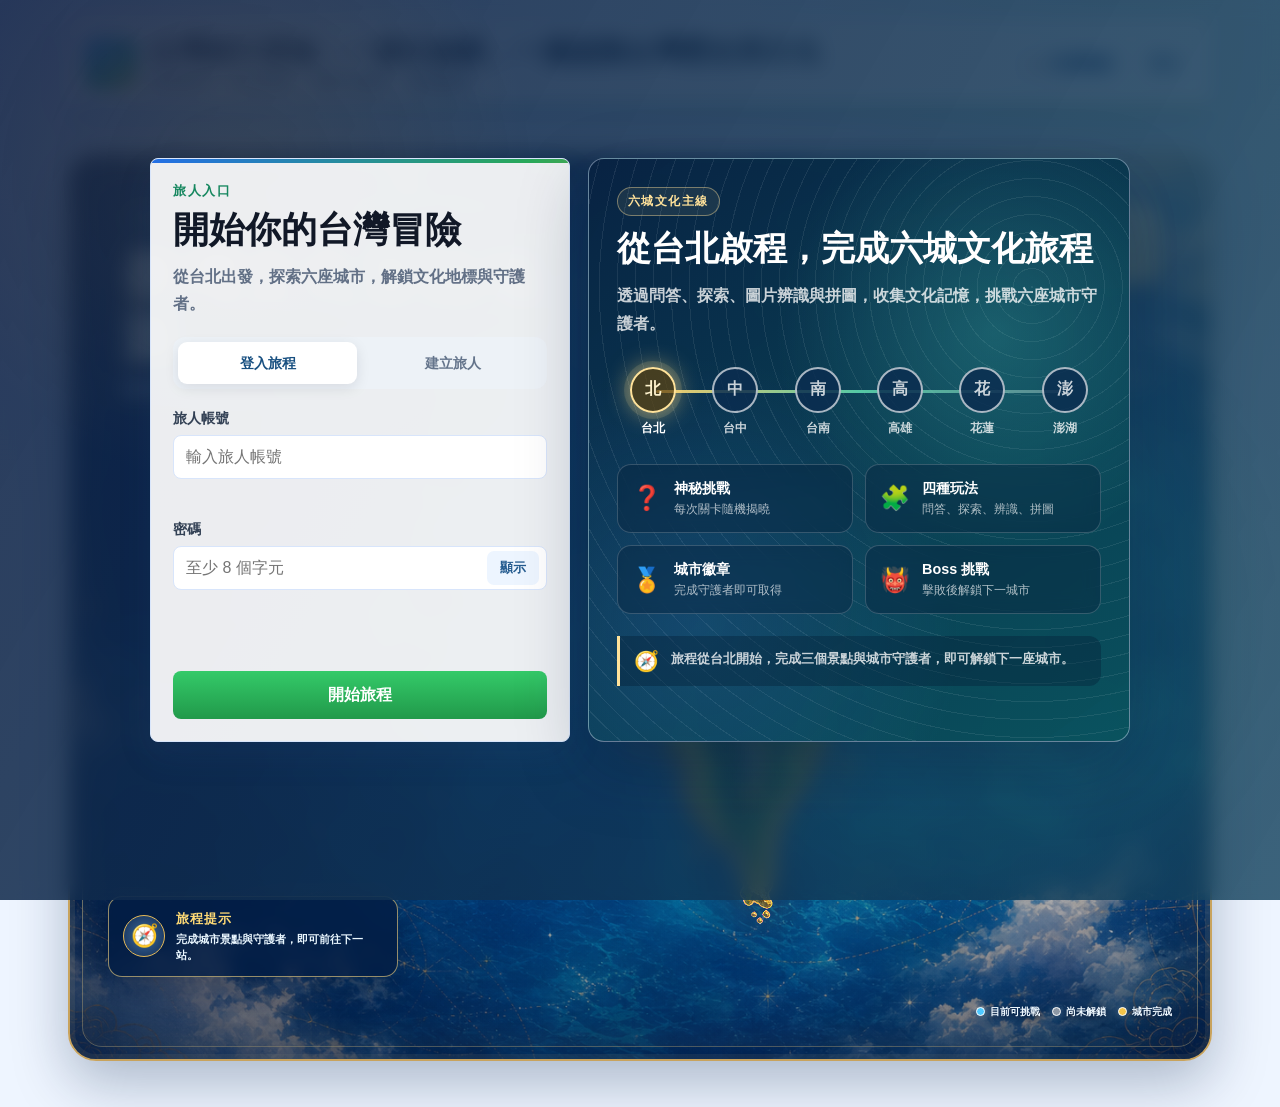
==== docs/index.html @ f8c20ec9 "Add standalone GitHub Pages demo mode" ====
<!doctype html>
<html lang="zh-Hant">
<head>
  <meta charset="utf-8" />
  <meta name="viewport" content="width=device-width, initial-scale=1" />
  <title>台灣旅行冒險：一邊玩遊戲，一邊認識台灣歷史與文化</title>
  <link rel="stylesheet" href="./css/base.css" />
  <link rel="stylesheet" href="./css/game.css" />
  <link rel="stylesheet" href="./css/components.css" />
</head>
<body>
  <div id="login" class="login">
    <div class="login-shell">
    <div class="login-card">
      <div class="login-card__brand">
        <span class="login-card__eyebrow">旅人入口</span>
        <h1 id="auth-card-title">開始你的台灣冒險</h1>
        <p id="auth-card-description">從台北出發，探索六座城市，解鎖文化地標與守護者。</p>
      </div>

      <div class="auth-mode-tabs" role="tablist" aria-label="旅人帳號模式">
        <button
          id="login-mode-tab"
          type="button"
          role="tab"
          aria-selected="true"
          aria-controls="login-form"
          tabindex="0"
          class="auth-mode-tab auth-mode-tab--active"
        >
          登入旅程
        </button>
        <button
          id="register-mode-tab"
          type="button"
          role="tab"
          aria-selected="false"
          aria-controls="register-form"
          tabindex="-1"
          class="auth-mode-tab"
        >
          建立旅人
        </button>
      </div>

      <form
        id="login-form"
        class="login-form"
        role="tabpanel"
        aria-labelledby="login-mode-tab"
        novalidate
      >
        <div class="login-field">
          <label for="login-username">旅人帳號</label>
          <input
            id="login-username"
            name="username"
            type="text"
            placeholder="輸入旅人帳號"
            autocomplete="username"
            minlength="3"
            maxlength="20"
            aria-describedby="login-username-error"
            aria-invalid="false"
            required
          />
          <small id="login-username-error" class="field-error"></small>
        </div>

        <div class="login-field">
          <label for="login-password">密碼</label>
          <div class="password-field">
            <input
              id="login-password"
              name="password"
              type="password"
              placeholder="至少 8 個字元"
              autocomplete="current-password"
              minlength="8"
              maxlength="72"
              aria-describedby="login-password-error"
              aria-invalid="false"
              required
            />
            <button
              type="button"
              id="toggle-login-password"
              class="password-field__toggle"
              aria-label="顯示密碼"
              aria-pressed="false"
            >
              顯示
            </button>
          </div>
          <small id="login-password-error" class="field-error"></small>
        </div>

        <p
          id="login-message"
          class="login-message"
          role="alert"
          aria-live="polite"
          aria-atomic="true"
        ></p>

        <button id="login-submit" type="submit" class="login-primary-button">
          開始旅程
        </button>
      </form>

      <form
        id="register-form"
        class="login-form"
        role="tabpanel"
        aria-labelledby="register-mode-tab"
        novalidate
        hidden
      >
        <div class="login-field">
          <label for="register-username">旅人帳號</label>
          <input
            id="register-username"
            name="username"
            type="text"
            placeholder="建立旅人帳號"
            autocomplete="username"
            minlength="3"
            maxlength="20"
            aria-describedby="register-username-error"
            aria-invalid="false"
            required
          />
          <small id="register-username-error" class="field-error"></small>
        </div>

        <div class="login-field">
          <label for="register-password">密碼</label>
          <div class="password-field">
            <input
              id="register-password"
              name="password"
              type="password"
              placeholder="至少 8 個字元"
              autocomplete="new-password"
              minlength="8"
              maxlength="72"
              aria-describedby="register-password-error"
              aria-invalid="false"
              required
            />
            <button
              type="button"
              id="toggle-register-password"
              class="password-field__toggle"
              aria-label="顯示密碼"
              aria-pressed="false"
            >
              顯示
            </button>
          </div>
          <small id="register-password-error" class="field-error"></small>
        </div>

        <div class="login-field">
          <label for="register-confirm-password">確認密碼</label>
          <div class="password-field">
            <input
              id="register-confirm-password"
              name="confirmPassword"
              type="password"
              placeholder="再次輸入密碼"
              autocomplete="new-password"
              minlength="8"
              maxlength="72"
              aria-describedby="register-confirm-password-error"
              aria-invalid="false"
              required
            />
            <button
              type="button"
              id="toggle-register-confirm-password"
              class="password-field__toggle"
              aria-label="顯示確認密碼"
              aria-pressed="false"
            >
              顯示
            </button>
          </div>
          <small id="register-confirm-password-error" class="field-error"></small>
        </div>

        <p
          id="register-message"
          class="login-message"
          role="alert"
          aria-live="polite"
          aria-atomic="true"
        ></p>

        <button
          id="register-submit"
          type="submit"
          class="login-primary-button"
        >
          註冊成為旅人
        </button>
      </form>
    </div>
    <aside class="login-showcase" aria-labelledby="login-showcase-title">
      <header class="login-showcase__header">
        <span class="login-showcase__eyebrow">六城文化主線</span>
        <h2 id="login-showcase-title">從台北啟程，完成六城文化旅程</h2>
        <p>透過問答、探索、圖片辨識與拼圖，收集文化記憶，挑戰六座城市守護者。</p>
      </header>

      <div class="login-route" aria-label="六城冒險路線">
        <div class="login-route__city login-route__city--active">
          <span class="login-route__icon" aria-hidden="true">北</span>
          <strong>台北</strong>
        </div>
        <div class="login-route__city">
          <span class="login-route__icon" aria-hidden="true">中</span>
          <strong>台中</strong>
        </div>
        <div class="login-route__city">
          <span class="login-route__icon" aria-hidden="true">南</span>
          <strong>台南</strong>
        </div>
        <div class="login-route__city">
          <span class="login-route__icon" aria-hidden="true">高</span>
          <strong>高雄</strong>
        </div>
        <div class="login-route__city">
          <span class="login-route__icon" aria-hidden="true">花</span>
          <strong>花蓮</strong>
        </div>
        <div class="login-route__city">
          <span class="login-route__icon" aria-hidden="true">澎</span>
          <strong>澎湖</strong>
        </div>
      </div>

      <div class="login-features" aria-label="旅程玩法特色">
        <article class="login-feature">
          <span aria-hidden="true">❓</span>
          <div>
            <strong>神秘挑戰</strong>
            <small>每次關卡隨機揭曉</small>
          </div>
        </article>
        <article class="login-feature">
          <span aria-hidden="true">🧩</span>
          <div>
            <strong>四種玩法</strong>
            <small>問答、探索、辨識、拼圖</small>
          </div>
        </article>
        <article class="login-feature">
          <span aria-hidden="true">🏅</span>
          <div>
            <strong>城市徽章</strong>
            <small>完成守護者即可取得</small>
          </div>
        </article>
        <article class="login-feature">
          <span aria-hidden="true">👹</span>
          <div>
            <strong>Boss 挑戰</strong>
            <small>擊敗後解鎖下一城市</small>
          </div>
        </article>
      </div>

      <div class="login-journey-tip">
        <span aria-hidden="true">🧭</span>
        <p>旅程從台北開始，完成三個景點與城市守護者，即可解鎖下一座城市。</p>
      </div>
    </aside>
    </div>
  </div>

  <div id="tutorial" class="tutorial hidden" role="dialog" aria-modal="true" aria-labelledby="tutorialTitle">
    <div class="tutorial-card">
      <h2 id="tutorialTitle">開始你的文化冒險</h2>
      <p>記住四件事，就能開始第一段旅程。</p>
      <div class="tutorial-steps">
        <article class="tutorial-step">
          <strong>步驟 1</strong>
          <h3>從可挑戰的景點開始</h3>
          <p>找到目前可挑戰的景點，開始你的第一關。</p>
        </article>
        <article class="tutorial-step">
          <strong>步驟 2</strong>
          <h3>完成後解鎖下一關</h3>
          <p>完成目前的景點，下一個景點就會開放挑戰。</p>
        </article>
        <article class="tutorial-step">
          <strong>步驟 3</strong>
          <h3>挑戰城市 Boss</h3>
          <p>完成城市內三個景點後，就能挑戰城市 Boss。</p>
        </article>
        <article class="tutorial-step">
          <strong>步驟 4</strong>
          <h3>前往下一座城市</h3>
          <p>擊敗城市 Boss，解鎖下一座城市並繼續旅程。</p>
        </article>
      </div>
      <section class="tutorial-difficulties" aria-labelledby="tutorialDifficultyTitle">
        <h3 id="tutorialDifficultyTitle">選擇適合你的難度</h3>
        <div class="tutorial-difficulty-list">
          <div class="tutorial-difficulty">
            <strong>休閒</strong>
            <span>時間較長、生命較多</span>
          </div>
          <div class="tutorial-difficulty">
            <strong>一般</strong>
            <span>適合一般玩家</span>
          </div>
          <div class="tutorial-difficulty">
            <strong>極限</strong>
            <span>時間短、獎勵較高</span>
          </div>
        </div>
      </section>
      <button class="btn full" id="startAdventureBtn" type="button">開始冒險</button>
    </div>
  </div>

  <div id="resultModal" class="result-modal hidden" role="dialog" aria-modal="true" aria-live="polite">
    <div class="result-card" id="resultCard"></div>
  </div>

  <div id="finalEnding" class="final-ending hidden" role="dialog" aria-modal="true" aria-live="polite">
    <div class="final-card" id="finalEndingCard"></div>
  </div>

  <div id="collectionOverlay" class="collection-overlay hidden" role="dialog" aria-modal="true" aria-labelledby="collectionTitle">
    <div class="collection-panel">
      <div class="section-head">
        <div>
          <h2 id="collectionTitle">收藏圖鑑</h2>
          <p class="city-copy" id="collectionProgress">景點 0 / 18　徽章 0 / 6</p>
        </div>
        <button class="btn ghost" type="button" id="closeCollectionBtn">關閉</button>
      </div>
      <div class="collection-tabs">
        <button class="collection-tab active" type="button" data-collection-tab="landmarks">景點圖鑑</button>
        <button class="collection-tab" type="button" data-collection-tab="badges">城市徽章</button>
      </div>
      <div class="collection-layout">
        <div class="collection-grid" id="collectionGrid"></div>
        <div class="collection-detail" id="collectionDetail"></div>
      </div>
    </div>
  </div>

  <main class="app">
    <header class="topbar">
      <div class="brand">
        <div class="brand-mark">TA</div>
        <div>
          <h1>台灣旅行冒險：一邊玩遊戲，一邊認識台灣歷史與文化</h1>
          <p>探索城市、完成景點、挑戰守護者、收集徽章。</p>
        </div>
      </div>
      <div style="display:flex; gap:8px; flex-wrap:wrap">
        <button class="btn ghost" type="button" id="openCollectionBtn">📖 收藏圖鑑</button>
        <button class="btn ghost" type="button" id="logoutBtn">登出</button>
      </div>
    </header>

    <div class="home-grid">
      <div class="main-stack">
        <section id="player-summary"></section>
        <section id="journey-progress"></section>

        <section id="taiwan-map-view" class="world-map" aria-labelledby="worldMapTitle">
          <header class="world-map__header">
            <div>
              <span class="world-map__eyebrow">六城主線</span>
              <h2 id="worldMapTitle">臺灣文化冒險地圖</h2>
              <p>選擇已解鎖的城市，繼續你的旅程。</p>
            </div>
            <div class="world-map__progress" aria-live="polite">
              <strong id="taiwan-map-summary">0 / 6</strong>
              <span>城市完成</span>
            </div>
          </header>

          <div class="world-map__body">
            <div id="world-map-stage" class="world-map__stage" aria-label="臺灣六城冒險路線">
              <img
                class="world-map__island"
                src="./images/map/taiwan-island-adventure.png"
                alt=""
                aria-hidden="true"
              />
              <div id="world-map-route" class="world-map__route" aria-hidden="true"></div>
              <div id="world-city-nodes" class="world-map__desktop-cities"></div>
              <div id="traveler-marker" class="traveler-marker" hidden>
                <img src="./images/map/traveler-marker.png" alt="" />
                <span>你在這裡</span>
              </div>
            </div>

            <div
              id="world-mobile-cities"
              class="world-map__mobile-cities"
              aria-label="六城列表"
            ></div>

            <aside class="world-map__tip">
              <span class="world-map__tip-icon" aria-hidden="true">🧭</span>
              <div>
                <strong>旅程提示</strong>
                <p>完成城市景點與守護者，即可前往下一站。</p>
              </div>
            </aside>

            <div class="world-map__footer">
              <div class="world-map__legend" aria-label="城市狀態圖例">
                <span><i class="legend-dot legend-dot--available"></i>目前可挑戰</span>
                <span><i class="legend-dot legend-dot--locked"></i>尚未解鎖</span>
                <span><i class="legend-dot legend-dot--completed"></i>城市完成</span>
              </div>
              <button class="btn ghost" id="reviewJourneyEndingBtn" type="button" hidden>
                再次觀看旅程結局
              </button>
            </div>

            <p id="taiwan-map-message" class="world-map__message" role="status" aria-live="polite"></p>
          </div>
        </section>

        <section id="city-stage-view" class="city-stage-view" hidden>
          <button type="button" id="back-to-taiwan-map" class="btn ghost back-map-button">
            ← 返回臺灣地圖
          </button>
          <section id="exploration-mission"></section>
          <section id="image-recognition"></section>
          <section id="puzzle-challenge"></section>
          <section id="city-detail"></section>
        </section>

        <section id="daily-missions"></section>
        <section id="achievements"></section>
      </div>
    </div>
  </main>

  <script defer src="./js/demo-api.js"></script>
  <script defer src="./js/state.js"></script>
  <script defer src="./js/api.js"></script>
  <script defer src="./js/auth.js"></script>
  <script defer src="./js/exploration.js"></script>
  <script defer src="./js/image-recognition.js"></script>
  <script defer src="./js/puzzle.js"></script>
  <script defer src="./js/journey.js"></script>
  <script defer src="./js/map.js"></script>
  <script defer src="./js/quiz.js"></script>
  <script defer src="./js/boss.js"></script>
  <script defer src="./js/missions.js"></script>
  <script defer src="./js/collection.js"></script>
  <script defer src="./js/app.js"></script>
</body>
</html>
---- docs/css/base.css ----
:root {
      --bg: #eef5ff;
      --panel: #ffffff;
      --ink: #111827;
      --text: #2f3a4f;
      --muted: #657188;
      --line: #d8e5fb;
      --blue: #246fe5;
      --green: #28a85a;
      --gold: #f3b43f;
      --red: #d9434e;
      --shadow: 0 14px 34px rgba(31, 70, 130, .12);
    }

    * { box-sizing: border-box; }
    body {
      margin: 0;
      min-height: 100vh;
      color: var(--text);
      font-family: "Microsoft JhengHei", "Noto Sans TC", Arial, sans-serif;
      background:
        radial-gradient(circle at 8% 8%, rgba(36, 112, 232, .13), transparent 28%),
        radial-gradient(circle at 90% 0%, rgba(40, 180, 92, .13), transparent 26%),
        var(--bg);
    }

    body::before {
      content: "";
      position: fixed;
      inset: 0;
      pointer-events: none;
      background:
        linear-gradient(115deg, transparent 0%, rgba(255,255,255,.22) 18%, transparent 36%),
        repeating-linear-gradient(0deg, rgba(18, 59, 120, .035) 0 1px, transparent 1px 5px);
      background-size: 260px 100%, auto;
      opacity: .42;
      animation: ambientSweep 8s linear infinite;
    }

    button, input { font: inherit; }
    button { border: 0; cursor: pointer; }
    button:disabled { cursor: not-allowed; opacity: .58; }
    h1, h2, h3, p { margin-top: 0; }

    .app {
      width: min(100%, 1180px);
      margin: 0 auto;
      padding: 18px;
    }

    .topbar, .summary-card, .progress-card, .city-card, .detail-card, .login-card {
      border: 1px solid var(--line);
      background: rgba(255, 255, 255, .92);
      box-shadow: var(--shadow);
    }

    .topbar {
      display: flex;
      align-items: center;
      justify-content: space-between;
      gap: 16px;
      padding: 16px;
      border-radius: 8px;
      position: relative;
      overflow: hidden;
      isolation: isolate;
    }

    .topbar::after {
      content: "";
      position: absolute;
      inset: auto 0 0;
      height: 3px;
      background: linear-gradient(90deg, var(--blue), var(--green), var(--gold), var(--blue));
      background-size: 220% 100%;
      animation: routeGlow 5s ease-in-out infinite;
      z-index: 0;
    }

    .topbar > * {
      position: relative;
      z-index: 1;
    }

    .brand {
      display: grid;
      grid-template-columns: 52px 1fr;
      gap: 12px;
      align-items: center;
    }

    .brand-mark {
      width: 52px;
      height: 52px;
      display: grid;
      place-items: center;
      border-radius: 8px;
      color: white;
      background: linear-gradient(145deg, #2b8cff, #2aae6b 62%, #f0c447);
      font-weight: 900;
      box-shadow: 0 0 0 0 rgba(36, 111, 229, .32);
      animation: badgePulse 2.8s ease-in-out infinite;
    }

    .brand h1 {
      margin-bottom: 4px;
      color: var(--ink);
      font-size: 28px;
      line-height: 1.2;
    }
    .brand p { margin-bottom: 0; color: var(--muted); font-weight: 700; }

    .btn {
      min-height: 40px;
      padding: 9px 13px;
      border-radius: 8px;
      color: white;
      background: linear-gradient(180deg, #34ca69, #21994a);
      font-weight: 900;
    }

    .btn.red { background: linear-gradient(180deg, #ff5964, #cf2630); }
    .btn.ghost { color: #123b78; border: 1px solid #bfd3f6; background: white; }
    .btn.full { width: 100%; margin-top: 10px; }

    .home-grid {
      display: grid;
      grid-template-columns: minmax(0, 1fr);
      gap: 14px;
      align-items: start;
      margin-top: 14px;
    }

    .main-stack, .side-stack { display: grid; gap: 14px; }
---- docs/css/game.css ----
.summary-card, .progress-card, .detail-card {
      border-radius: 8px;
      padding: 16px;
    }

    .section-head {
      display: flex;
      align-items: center;
      justify-content: space-between;
      gap: 12px;
      margin-bottom: 12px;
    }

    .section-head h2 {
      margin-bottom: 0;
      color: var(--ink);
      font-size: 20px;
    }

    .summary-layout {
      display: grid;
      grid-template-columns: 64px minmax(0, 1fr);
      gap: 14px;
      align-items: center;
    }

    .avatar {
      width: 64px;
      height: 64px;
      display: grid;
      place-items: center;
      border-radius: 8px;
      color: white;
      background: linear-gradient(145deg, #164d9b, #0d2c68);
      font-size: 28px;
      font-weight: 900;
    }

    .player-name {
      margin-bottom: 4px;
      color: var(--ink);
      font-size: 24px;
      font-weight: 900;
    }

    .player-title { color: var(--muted); font-weight: 800; }

    .player-level {
      margin-top: 14px;
    }

    .level-header {
      display: flex;
      justify-content: space-between;
      gap: 10px;
      margin-bottom: 8px;
      color: var(--ink);
      font-weight: 900;
    }

    .exp-bar {
      width: 100%;
      height: 14px;
      background: #dfe6e9;
      border-radius: 10px;
      overflow: hidden;
    }

    #exp-bar-fill {
      height: 100%;
      width: 0;
      background: linear-gradient(90deg, #38b000, #70e000);
      transition: width 0.5s ease;
    }

    .metric-grid {
      display: grid;
      grid-template-columns: repeat(4, minmax(0, 1fr));
      gap: 10px;
      margin-top: 14px;
    }

    .metric {
      min-height: 72px;
      padding: 10px;
      border: 1px solid var(--line);
      border-radius: 8px;
      background: #f7faff;
    }

    .metric strong {
      display: block;
      color: var(--ink);
      font-size: 22px;
      line-height: 1.2;
    }

    .metric span {
      color: var(--muted);
      font-size: 13px;
      font-weight: 800;
    }

    .battle-status {
      display: grid;
      grid-template-columns: repeat(2, minmax(0, 1fr));
      gap: 10px;
      margin-top: 14px;
    }

    .battle-chip {
      min-height: 42px;
      display: flex;
      align-items: center;
      justify-content: center;
      padding: 8px 10px;
      border: 1px solid var(--line);
      border-radius: 8px;
      background: #fff8e8;
      color: var(--ink);
      font-size: 16px;
      font-weight: 900;
    }

    .battle-chip.combo.hot {
      color: #b63f00;
      border-color: #ffbf73;
      background: #fff2d8;
      animation: flashPop .55s ease;
    }

    .battle-chip.lives.damaged {
      border-color: #ff9f9f;
      background: #fff0f0;
      animation: lifeShake .42s ease;
    }

    .battle-chip.lives.empty {
      color: #9d1f1f;
      border-color: #ff9f9f;
      background: #fff0f0;
    }

    .battle-float {
      position: fixed;
      z-index: 60;
      left: 50%;
      top: 22%;
      pointer-events: none;
      transform: translateX(-50%);
      padding: 10px 14px;
      border-radius: 999px;
      color: white;
      background: linear-gradient(135deg, #ff8a00, #ff3d57);
      box-shadow: 0 18px 34px rgba(128, 49, 10, .22);
      font-size: 18px;
      font-weight: 900;
      animation: floatBurst 1s ease forwards;
    }

    .exp-fly {
      position: fixed;
      z-index: 60;
      pointer-events: none;
      color: #20723c;
      font-weight: 900;
      animation: expFly .85s ease forwards;
    }

    .progress {
      height: 12px;
      border-radius: 999px;
      background: #dfe9fb;
      overflow: hidden;
    }

    .progress span {
      display: block;
      width: var(--w, 0%);
      height: 100%;
      background: linear-gradient(90deg, var(--gold), var(--green));
      background-size: 180% 100%;
      animation: progressShine 2.6s ease-in-out infinite;
    }

    .journey-line {
      display: grid;
      gap: 8px;
      color: var(--muted);
      font-weight: 800;
    }

    .mission-list, .achievement-grid {
      display: grid;
      gap: 10px;
    }

    .mission-item {
      display: grid;
      grid-template-columns: minmax(0, 1fr) auto;
      gap: 10px;
      align-items: center;
      padding: 10px;
      border: 1px solid var(--line);
      border-radius: 8px;
      background: #f7faff;
      font-weight: 900;
    }

    .mission-item.done {
      border-color: rgba(40, 168, 90, .42);
      background: #f5fff8;
    }

    .mission-item span {
      color: var(--muted);
      font-size: 13px;
    }

    .mission-reward {
      margin-top: 12px;
      padding: 12px;
      border-radius: 8px;
      color: #74510d;
      background: #fff6dc;
      font-weight: 900;
      text-align: center;
    }

    .achievement-grid {
      grid-template-columns: repeat(2, minmax(0, 1fr));
    }

    .achievement-item {
      min-height: 76px;
      display: grid;
      align-content: center;
      gap: 4px;
      padding: 12px;
      border: 1px solid var(--line);
      border-radius: 8px;
      background: #f7faff;
      font-weight: 900;
    }

    .achievement-item.locked {
      color: #667085;
      background: #f4f7fb;
    }

    .achievement-item span {
      color: var(--muted);
      font-size: 13px;
      font-weight: 800;
    }

    .taiwan-map-view {
      position: relative;
      min-height: clamp(610px, 62vw, 790px);
      padding: clamp(28px, 4vw, 58px);
      border: 3px solid #b98b3d;
      border-radius: 26px;
      background:
        linear-gradient(90deg, rgba(4, 29, 72, .35), transparent 47%),
        url("../images/maps/taiwan-adventure-map.png") center / cover no-repeat;
      box-shadow:
        inset 0 0 0 3px rgba(255, 231, 166, .7),
        inset 0 0 0 8px rgba(10, 55, 101, .64),
        0 18px 42px rgba(5, 34, 74, .28);
      overflow: hidden;
      isolation: isolate;
    }

    .taiwan-map-view::before,
    .taiwan-map-view::after {
      content: "";
      position: absolute;
      z-index: 4;
      pointer-events: none;
    }

    .taiwan-map-view::before {
      inset: 12px;
      border: 1px solid rgba(255, 226, 147, .72);
      border-radius: 18px;
      box-shadow: inset 0 0 24px rgba(255, 213, 111, .18);
    }

    .taiwan-map-view::after {
      inset: 0;
      background: linear-gradient(180deg, rgba(2, 20, 52, .08), transparent 22%, transparent 78%, rgba(2, 20, 52, .22));
      z-index: 0;
    }

    .taiwan-map-header {
      position: relative;
      z-index: 3;
      display: flex;
      align-items: flex-start;
      justify-content: space-between;
      gap: 16px;
    }

    .taiwan-map-header h2 {
      max-width: 430px;
      margin: 9px 0 10px;
      color: #fff6d8;
      font-family: "Noto Serif TC", "Microsoft JhengHei", serif;
      font-size: clamp(36px, 5.1vw, 70px);
      font-weight: 900;
      line-height: 1.08;
      letter-spacing: .04em;
      text-shadow:
        0 3px 0 #78552d,
        0 7px 18px rgba(0, 16, 45, .68);
    }

    .taiwan-map-header p {
      margin-bottom: 0;
      color: #fff6d8;
      font-size: clamp(14px, 1.5vw, 19px);
      font-weight: 800;
      letter-spacing: .08em;
      text-shadow: 0 2px 7px rgba(0, 18, 49, .9);
    }

    .taiwan-map-header > strong {
      flex: 0 0 auto;
      min-width: 210px;
      padding: 14px 24px;
      border: 3px solid #bf8d3f;
      border-radius: 999px;
      color: #604622;
      background: linear-gradient(180deg, #fffbed, #ead7aa);
      box-shadow:
        inset 0 0 0 3px rgba(255, 255, 255, .65),
        0 8px 20px rgba(0, 26, 60, .3);
      font-family: "Noto Serif TC", "Microsoft JhengHei", serif;
      font-size: clamp(17px, 2vw, 25px);
      text-align: center;
    }

    .taiwan-map-eyebrow {
      display: inline-flex;
      align-items: center;
      gap: 10px;
      padding: 8px 18px;
      border: 1px solid rgba(236, 190, 95, .7);
      border-radius: 4px 24px 24px 4px;
      color: #ffe19a;
      background: linear-gradient(90deg, rgba(5, 34, 78, .96), rgba(12, 55, 105, .72));
      box-shadow: 0 5px 16px rgba(0, 21, 55, .36);
      font-size: 15px;
      font-weight: 900;
      letter-spacing: .12em;
    }

    .taiwan-map-eyebrow::before {
      content: "✦";
      font-size: 18px;
    }

    .taiwan-map {
      position: absolute;
      z-index: 2;
      inset: 0;
    }

    .taiwan-city-nodes {
      position: absolute;
      inset: 0;
    }

    .city-map-node {
      position: absolute;
      z-index: 2;
      display: flex;
      align-items: center;
      min-width: clamp(132px, 14vw, 190px);
      padding: 7px 18px 7px 7px;
      border: 3px solid #5f86b5;
      border-radius: 999px 18px 18px 999px;
      color: #174887;
      background: linear-gradient(180deg, rgba(255, 255, 255, .98), rgba(224, 238, 251, .97));
      box-shadow:
        inset 0 0 0 3px rgba(255, 255, 255, .72),
        0 7px 0 rgba(18, 54, 91, .25),
        0 12px 22px rgba(3, 32, 67, .34);
      transform: translate(-50%, -50%);
      transition: transform .18s ease, box-shadow .18s ease, filter .18s ease;
    }

    .city-map-node:hover {
      box-shadow:
        inset 0 0 0 3px rgba(255, 255, 255, .78),
        0 7px 0 rgba(18, 54, 91, .25),
        0 16px 28px rgba(3, 32, 67, .46);
      filter: brightness(1.03);
      transform: translate(-50%, calc(-50% - 3px));
    }

    .city-map-node:focus-visible {
      outline: 4px solid #ffe08c;
      outline-offset: 4px;
    }

    .city-map-node__content,
    .city-map-node__name,
    .city-map-node__progress {
      display: block;
    }

    .city-map-node__medallion {
      display: grid;
      flex: 0 0 auto;
      width: 52px;
      height: 52px;
      margin-right: 10px;
      border: 2px solid currentColor;
      border-radius: 50%;
      place-items: center;
      background:
        radial-gradient(circle at 35% 30%, rgba(255, 255, 255, .88), transparent 28%),
        linear-gradient(145deg, #d9eafb, #8eb5d4);
      box-shadow: inset 0 0 0 3px rgba(255, 255, 255, .48);
    }

    .city-map-node__content {
      min-width: 0;
      text-align: left;
    }

    .city-map-node__icon { font-size: 22px; }
    .city-map-node__name {
      font-family: "Noto Serif TC", "Microsoft JhengHei", serif;
      font-size: clamp(15px, 1.6vw, 21px);
      font-weight: 900;
      white-space: nowrap;
    }
    .city-map-node__progress { margin-top: 2px; font-size: 12px; font-weight: 900; }

    .city-map-node--locked {
      border-color: #7d7d78;
      color: #575b5d;
      background: linear-gradient(180deg, rgba(230, 228, 219, .98), rgba(174, 176, 173, .97));
      cursor: not-allowed;
      filter: saturate(.15);
      opacity: .92;
    }

    .city-map-node--available {
      animation: cityNodePulse 1.8s ease-in-out infinite;
    }

    .city-map-node--available::before {
      content: "🧭";
      position: absolute;
      left: 25px;
      bottom: calc(100% + 8px);
      display: grid;
      width: 40px;
      height: 40px;
      border: 2px solid #ffe394;
      border-radius: 50%;
      place-items: center;
      background: #1768a8;
      box-shadow: 0 0 0 6px rgba(93, 210, 255, .28), 0 5px 14px rgba(0, 25, 60, .42);
      font-size: 21px;
    }

    .city-map-node--completed {
      border-color: #c69a45;
      color: #356c41;
      background: linear-gradient(180deg, #fff9da, #d8eab8);
    }

    .city-map-node--active {
      box-shadow: 0 0 0 5px rgba(97, 216, 255, .45), 0 13px 27px rgba(0, 25, 62, .42);
    }

    .taiwan-map-tip {
      position: absolute;
      z-index: 3;
      left: clamp(28px, 4vw, 58px);
      bottom: clamp(28px, 4vw, 52px);
      display: flex;
      align-items: center;
      width: min(330px, 30%);
      padding: 13px 18px;
      border: 2px solid #c79b4b;
      border-radius: 10px;
      color: #fff4cf;
      background: rgba(5, 34, 75, .9);
      box-shadow: inset 0 0 0 2px rgba(255, 223, 145, .18), 0 8px 24px rgba(0, 18, 47, .36);
      font-size: 14px;
      font-weight: 800;
      line-height: 1.6;
    }

    .taiwan-map-tip__icon {
      display: grid;
      flex: 0 0 auto;
      width: 44px;
      height: 44px;
      margin-right: 13px;
      border: 1px solid #e0b75f;
      border-radius: 50%;
      place-items: center;
      color: #ffdc78;
      background: radial-gradient(circle, #43658f, #102d58);
      font-size: 25px;
    }

    .taiwan-map-tip strong {
      display: block;
      color: #ffd775;
      font-size: 15px;
      letter-spacing: .08em;
    }

    .taiwan-map-message {
      position: absolute;
      z-index: 5;
      right: 24px;
      bottom: 20px;
      min-height: 22px;
      max-width: 52%;
      margin: 0;
      padding: 5px 10px;
      border-radius: 8px;
      color: #fff3cf;
      background: rgba(116, 31, 35, .88);
      text-align: center;
      font-weight: 900;
    }

    .taiwan-map-message:empty {
      display: none;
    }

    #reviewJourneyEndingBtn {
      position: absolute;
      z-index: 5;
      right: clamp(28px, 4vw, 58px);
      bottom: 66px;
      border-color: #e5bd69;
      color: #fff4d2;
      background: rgba(6, 40, 82, .9);
    }

    #reviewJourneyEndingBtn[hidden] {
      display: none;
    }

    .taiwan-map-legend {
      position: absolute;
      z-index: 3;
      right: clamp(28px, 4vw, 58px);
      bottom: 30px;
      display: flex;
      gap: 10px 14px;
      color: #fff4d2;
      font-size: 12px;
      font-weight: 900;
      text-shadow: 0 2px 5px rgba(0, 15, 38, .9);
    }

    .city-stage-view {
      display: grid;
      gap: 14px;
    }

    .city-stage-view[hidden],
    .taiwan-map-view[hidden] {
      display: none;
    }

    .back-map-button {
      width: fit-content;
    }

    .world-map {
      position: relative;
      min-height: 760px;
      border: 2px solid #c8a35d;
      border-radius: 28px;
      color: white;
      background:
        linear-gradient(115deg, rgba(2, 20, 56, .72), rgba(5, 43, 91, .18) 48%, rgba(5, 31, 72, .08)),
        url("../images/map/world-map-background.png") center / cover no-repeat;
      box-shadow:
        inset 0 0 0 5px rgba(255, 230, 166, .12),
        0 22px 56px rgba(4, 28, 66, .28);
      overflow: hidden;
      isolation: isolate;
    }

    .world-map::before {
      position: absolute;
      inset: 12px;
      z-index: 0;
      border: 1px solid rgba(255, 226, 151, .52);
      border-radius: 20px;
      content: "";
      pointer-events: none;
      box-shadow: inset 0 0 42px rgba(255, 214, 112, .1);
    }

    .world-map::after {
      position: absolute;
      inset: 0;
      z-index: 0;
      content: "";
      background:
        radial-gradient(circle at 69% 48%, rgba(95, 231, 255, .14), transparent 28%),
        linear-gradient(180deg, rgba(2, 20, 55, .05), transparent 68%, rgba(1, 16, 46, .45));
      pointer-events: none;
    }

    .world-map__header {
      position: relative;
      z-index: 7;
      display: flex;
      align-items: flex-start;
      justify-content: space-between;
      gap: 24px;
      padding: clamp(28px, 4vw, 48px) clamp(28px, 4vw, 52px) 0;
    }

    .world-map__eyebrow {
      display: inline-flex;
      align-items: center;
      gap: 8px;
      padding: 7px 14px;
      border: 1px solid rgba(255, 219, 122, .62);
      border-radius: 999px;
      color: #ffdf8a;
      background: rgba(3, 30, 72, .76);
      box-shadow: 0 8px 20px rgba(0, 18, 53, .22);
      font-size: 13px;
      font-weight: 900;
      letter-spacing: .16em;
    }

    .world-map__eyebrow::before {
      content: "✦";
    }

    .world-map__header h2 {
      max-width: 480px;
      margin: 10px 0 9px;
      color: #fff7dc;
      font-family: "Noto Serif TC", "Microsoft JhengHei", serif;
      font-size: clamp(34px, 4.5vw, 58px);
      line-height: 1.08;
      letter-spacing: .035em;
      text-shadow: 0 3px 0 rgba(91, 57, 15, .78), 0 12px 28px rgba(0, 14, 44, .55);
    }

    .world-map__header p {
      max-width: 430px;
      margin: 0;
      color: #e7f6ff;
      font-size: 16px;
      font-weight: 800;
      letter-spacing: .035em;
      text-shadow: 0 2px 8px rgba(0, 14, 44, .72);
    }

    .world-map__progress {
      flex: 0 0 auto;
      min-width: 144px;
      padding: 13px 22px;
      border: 2px solid rgba(232, 190, 95, .78);
      border-radius: 18px;
      color: #63430f;
      background: linear-gradient(145deg, rgba(255, 252, 226, .98), rgba(235, 205, 134, .96));
      box-shadow:
        inset 0 0 0 3px rgba(255, 255, 255, .46),
        0 12px 28px rgba(0, 22, 56, .28);
      text-align: center;
    }

    .world-map__progress strong,
    .world-map__progress span {
      display: block;
    }

    .world-map__progress strong {
      font-family: "Noto Serif TC", "Microsoft JhengHei", serif;
      font-size: clamp(22px, 2.5vw, 30px);
      line-height: 1;
    }

    .world-map__progress span {
      margin-top: 4px;
      font-size: 12px;
      font-weight: 900;
      letter-spacing: .1em;
    }

    .world-map__body {
      position: relative;
      z-index: 2;
      padding: 0 clamp(22px, 3vw, 42px) 26px;
    }

    .world-map__stage {
      position: relative;
      min-height: 590px;
    }

    .world-map__island {
      position: absolute;
      z-index: 1;
      top: 1%;
      left: 41%;
      width: 43%;
      height: 94%;
      object-fit: contain;
      filter:
        drop-shadow(0 20px 25px rgba(0, 16, 42, .42))
        drop-shadow(0 0 18px rgba(255, 218, 118, .18));
      pointer-events: none;
      user-select: none;
    }

    .world-map__route,
    .world-map__route svg,
    .world-map__desktop-cities {
      position: absolute;
      inset: 0;
    }

    .world-map__route {
      z-index: 2;
      pointer-events: none;
    }

    .world-map__route svg {
      width: 100%;
      height: 100%;
      overflow: visible;
    }

    .world-map__route-line {
      fill: none;
      stroke: rgba(183, 198, 214, .65);
      stroke-width: .65;
      stroke-linecap: round;
      stroke-dasharray: 1.4 1.8;
      vector-effect: non-scaling-stroke;
    }

    .world-map__route-line--available {
      stroke: #69d9ff;
      filter: drop-shadow(0 0 4px rgba(78, 207, 255, .9));
      animation: worldRouteTravel 2.4s linear infinite;
    }

    .world-map__route-line--completed {
      stroke: #ffd365;
      stroke-dasharray: none;
      filter: drop-shadow(0 0 4px rgba(255, 205, 83, .82));
    }

    .world-map__route-stop {
      fill: #8c99aa;
      stroke: rgba(255, 255, 255, .9);
      stroke-width: .32;
      vector-effect: non-scaling-stroke;
    }

    .world-map__route-stop--available {
      fill: #5bd5ff;
      filter: drop-shadow(0 0 4px #56cfff);
    }

    .world-map__route-stop--completed {
      fill: #ffd15b;
      filter: drop-shadow(0 0 4px #ffd15b);
    }

    .world-map__desktop-cities {
      z-index: 4;
    }

    .city-node {
      position: absolute;
      top: var(--node-y);
      left: var(--node-x);
      z-index: 4;
      display: grid;
      grid-template-columns: 62px minmax(0, 1fr);
      align-items: center;
      gap: 10px;
      width: clamp(190px, 20vw, 238px);
      min-height: 108px;
      padding: 10px 12px;
      border: 2px solid #7f8c9f;
      border-radius: 18px;
      color: #26364c;
      background: rgba(241, 245, 249, .96);
      box-shadow: 0 12px 28px rgba(0, 19, 52, .3);
      text-align: left;
      transform: translate(-50%, -50%);
      transition:
        top 760ms cubic-bezier(.22, 1, .36, 1),
        left 760ms cubic-bezier(.22, 1, .36, 1),
        transform 180ms ease,
        box-shadow 180ms ease,
        filter 180ms ease,
        opacity 180ms ease;
    }

    .city-node:not(:disabled):hover {
      z-index: 8;
      transform: translate(-50%, calc(-50% - 4px));
    }

    .city-node:not(:disabled):focus-visible {
      z-index: 8;
      outline: 4px solid #fff0a8;
      outline-offset: 4px;
    }

    .city-node__art {
      position: relative;
      display: grid;
      width: 62px;
      height: 72px;
      place-items: center;
      overflow: hidden;
      border: 2px solid currentColor;
      border-radius: 15px;
      background:
        radial-gradient(circle at 40% 28%, rgba(255, 255, 255, .86), transparent 25%),
        linear-gradient(145deg, #b7d7ec, #6090b4);
      box-shadow: inset 0 0 0 3px rgba(255, 255, 255, .36);
    }

    .city-node__emblem {
      font-size: 32px;
      line-height: 1;
      filter: drop-shadow(0 4px 5px rgba(12, 35, 62, .24));
    }

    .city-node__lock-icon {
      position: absolute;
      right: 3px;
      bottom: 3px;
      display: grid;
      width: 24px;
      height: 24px;
      border: 2px solid white;
      border-radius: 50%;
      place-items: center;
      background: #626a76;
      font-size: 12px;
      box-shadow: 0 3px 8px rgba(24, 31, 42, .32);
    }

    .city-node__content,
    .city-node__name,
    .city-node__status,
    .city-node__hint,
    .city-node__progress,
    .city-node__action {
      display: block;
    }

    .city-node__content {
      min-width: 0;
    }

    .city-node__name {
      overflow: hidden;
      color: #17263b;
      font-family: "Noto Serif TC", "Microsoft JhengHei", serif;
      font-size: 19px;
      font-weight: 900;
      line-height: 1.2;
      text-overflow: ellipsis;
      white-space: nowrap;
    }

    .city-node__status {
      width: fit-content;
      margin-top: 5px;
      font-size: 11px;
      font-weight: 900;
      letter-spacing: .03em;
    }

    .city-node__hint {
      margin-top: 4px;
      color: #5f6875;
      font-size: 10px;
      font-weight: 800;
      line-height: 1.35;
    }

    .city-node__progress {
      position: relative;
      height: 18px;
      margin-top: 5px;
      overflow: hidden;
      border-radius: 999px;
      color: #164f8a;
      background: rgba(255, 255, 255, .74);
      font-size: 10px;
      font-weight: 900;
      line-height: 18px;
      text-align: center;
    }

    .city-node__progress i {
      position: absolute;
      inset: 0 auto 0 0;
      width: var(--city-progress);
      border-radius: inherit;
      background: rgba(61, 159, 231, .27);
      pointer-events: none;
    }

    .city-node__progress span {
      position: relative;
      z-index: 1;
    }

    .city-node__action {
      width: fit-content;
      margin-top: 5px;
      padding: 3px 8px;
      border-radius: 999px;
      color: white;
      background: #216fc2;
      font-size: 10px;
      font-weight: 900;
    }

    .city-node__stamp {
      position: absolute;
      right: 8px;
      top: 8px;
      padding: 2px 5px;
      border: 1px solid rgba(125, 82, 7, .58);
      border-radius: 3px;
      color: #7c550e;
      font-size: 8px;
      font-weight: 1000;
      letter-spacing: .08em;
      transform: rotate(-7deg);
    }

    .city-node--locked {
      border-color: #8e98a5;
      color: #5a6471;
      background: rgba(207, 215, 223, .9);
      filter: grayscale(1);
      opacity: .7;
      box-shadow: 0 8px 18px rgba(0, 18, 46, .22);
    }

    .city-node--locked:disabled {
      opacity: .7;
    }

    .city-node--locked .city-node__art {
      background: linear-gradient(145deg, #d4d7db, #8f969e);
    }

    .city-node--available {
      border-color: #61c9ff;
      color: #1766ad;
      background: linear-gradient(145deg, rgba(249, 254, 255, .98), rgba(214, 240, 255, .96));
      box-shadow:
        0 0 0 4px rgba(75, 196, 255, .16),
        0 0 24px rgba(73, 200, 255, .35),
        0 14px 30px rgba(0, 27, 65, .32);
      animation: cityNodeAvailable 2.2s ease-in-out infinite;
    }

    .city-node--available .city-node__status {
      color: #1766ad;
    }

    .city-node--completed {
      border-color: #e1b74e;
      color: #81550c;
      background: linear-gradient(145deg, rgba(255, 253, 230, .98), rgba(246, 220, 145, .96));
      box-shadow:
        0 0 0 3px rgba(255, 224, 124, .18),
        0 13px 30px rgba(74, 46, 3, .3);
    }

    .city-node--completed::after {
      position: absolute;
      inset: -2px;
      border-radius: inherit;
      content: "";
      background: linear-gradient(115deg, transparent 25%, rgba(255, 255, 255, .72) 44%, transparent 62%);
      background-size: 240% 100%;
      pointer-events: none;
      animation: cityNodeGoldShine 3.6s ease-in-out infinite;
    }

    .city-node--completed .city-node__art {
      background:
        radial-gradient(circle at 40% 28%, rgba(255, 255, 255, .9), transparent 25%),
        linear-gradient(145deg, #ffe59a, #d7a62e);
    }

    .city-node--completed .city-node__progress {
      color: #6c4709;
    }

    .city-node--completed .city-node__progress i {
      background: rgba(212, 159, 34, .3);
    }

    .city-node--completed .city-node__action {
      background: #a77416;
    }

    .city-node--current {
      z-index: 6;
      box-shadow:
        0 0 0 5px rgba(255, 236, 156, .42),
        0 0 26px rgba(87, 211, 255, .5),
        0 16px 34px rgba(0, 23, 60, .4);
    }

    .city-node--just-unlocked {
      animation: cityNodeUnlock 1s cubic-bezier(.22, 1, .36, 1);
    }

    .city-node--just-completed .city-node__art {
      animation: cityBadgeDrop .75s cubic-bezier(.22, 1, .36, 1);
    }

    .traveler-marker {
      position: absolute;
      z-index: 7;
      top: var(--traveler-y);
      left: var(--traveler-x);
      display: grid;
      justify-items: center;
      width: 58px;
      transform: translate(-50%, -180%);
      pointer-events: none;
      transition:
        top 900ms cubic-bezier(.22, 1, .36, 1),
        left 900ms cubic-bezier(.22, 1, .36, 1),
        transform 200ms ease;
    }

    .traveler-marker[hidden] {
      display: none;
    }

    .traveler-marker img {
      display: block;
      width: 54px;
      height: 54px;
      border: 3px solid #ffe187;
      border-radius: 50%;
      object-fit: cover;
      box-shadow:
        0 0 0 5px rgba(50, 196, 255, .24),
        0 9px 20px rgba(0, 20, 54, .42);
      animation: travelerFloat 1.8s ease-in-out infinite;
    }

    .traveler-marker span {
      margin-top: 5px;
      padding: 3px 7px;
      border: 1px solid rgba(255, 222, 132, .68);
      border-radius: 999px;
      color: #fff5cf;
      background: rgba(3, 30, 70, .9);
      font-size: 9px;
      font-weight: 900;
      white-space: nowrap;
      box-shadow: 0 5px 12px rgba(0, 18, 48, .3);
    }

    .world-map__tip {
      position: absolute;
      z-index: 5;
      left: clamp(24px, 3vw, 42px);
      bottom: 82px;
      display: grid;
      grid-template-columns: 42px minmax(0, 1fr);
      align-items: center;
      gap: 11px;
      width: min(290px, 28%);
      padding: 12px 14px;
      border: 1px solid rgba(255, 221, 132, .58);
      border-radius: 14px;
      color: #eaf7ff;
      background: rgba(3, 29, 69, .84);
      box-shadow: 0 12px 28px rgba(0, 17, 46, .3);
      backdrop-filter: blur(6px);
    }

    .world-map__tip-icon {
      display: grid;
      width: 42px;
      height: 42px;
      border: 1px solid #e7bb58;
      border-radius: 50%;
      place-items: center;
      background: radial-gradient(circle, #3e6a99, #102b55);
      font-size: 22px;
    }

    .world-map__tip strong {
      color: #ffdb76;
      font-size: 13px;
      letter-spacing: .06em;
    }

    .world-map__tip p {
      margin: 3px 0 0;
      font-size: 11px;
      font-weight: 800;
      line-height: 1.5;
    }

    .world-map__mobile-cities {
      display: none;
    }

    .world-map__footer {
      position: relative;
      z-index: 6;
      display: flex;
      align-items: center;
      justify-content: flex-end;
      gap: 16px;
      min-height: 42px;
    }

    .world-map__legend {
      display: flex;
      align-items: center;
      gap: 12px;
      color: #eef8ff;
      font-size: 10px;
      font-weight: 900;
      text-shadow: 0 2px 6px rgba(0, 14, 42, .8);
    }

    .world-map__legend span {
      display: inline-flex;
      align-items: center;
      gap: 5px;
    }

    .legend-dot {
      width: 9px;
      height: 9px;
      border: 1px solid white;
      border-radius: 50%;
      background: #8d98a5;
      box-shadow: 0 0 7px rgba(255, 255, 255, .26);
    }

    .legend-dot--available {
      background: #4dc8ff;
    }

    .legend-dot--completed {
      background: #f4c449;
    }

    .world-map__footer #reviewJourneyEndingBtn {
      position: static;
      color: #fff3ca;
      border-color: rgba(239, 193, 92, .75);
      background: rgba(4, 35, 78, .86);
    }

    .world-map__message {
      position: relative;
      z-index: 7;
      width: fit-content;
      max-width: 100%;
      min-height: 0;
      margin: 8px 0 0 auto;
      padding: 6px 11px;
      border-radius: 8px;
      color: #fff0c5;
      background: rgba(117, 31, 39, .9);
      font-size: 12px;
      font-weight: 900;
    }

    .world-map__message:empty {
      display: none;
    }

    .world-map--completed {
      box-shadow:
        inset 0 0 0 5px rgba(255, 230, 166, .18),
        0 0 34px rgba(242, 192, 71, .2),
        0 22px 56px rgba(4, 28, 66, .28);
    }

    .world-map[hidden] {
      display: none;
    }

    .city-adventure-detail {
      overflow: hidden;
    }

    .city-adventure-hero {
      min-height: 150px;
      background:
        linear-gradient(180deg, rgba(11, 35, 71, .08), rgba(11, 35, 71, .78)),
        radial-gradient(circle at 76% 26%, rgba(255, 226, 137, .48), transparent 18%),
        linear-gradient(135deg, #2c77c8, #53a86d 62%, #e4a83d);
    }

    .city-adventure-hero .city-route-kicker {
      width: fit-content;
      color: #173d71;
      background: rgba(255, 255, 255, .9);
    }

    .city-adventure-hero--taipei {
      background:
        linear-gradient(180deg, rgba(11, 35, 71, .08), rgba(11, 35, 71, .78)),
        radial-gradient(circle at 76% 26%, rgba(255, 226, 137, .48), transparent 18%),
        linear-gradient(135deg, #2c77c8, #53a86d 62%, #e4a83d);
    }

    .city-adventure-hero--taichung {
      background:
        linear-gradient(180deg, rgba(72, 45, 14, .05), rgba(46, 66, 35, .74)),
        radial-gradient(circle at 76% 24%, rgba(255, 218, 111, .68), transparent 20%),
        linear-gradient(145deg, #efb65d, #9fc48f 60%, #579077);
    }

    .city-adventure-map {
      position: relative;
      margin-top: 16px;
      overflow: hidden;
      border: 1px solid #c8ddf2;
      border-radius: 18px;
      background:
        radial-gradient(circle at 16% 78%, rgba(76, 167, 99, .2), transparent 18%),
        radial-gradient(circle at 82% 18%, rgba(243, 180, 63, .22), transparent 16%),
        linear-gradient(155deg, #eff8ff, #fffaf0 52%, #edf8ee);
      box-shadow: inset 0 0 0 1px rgba(255, 255, 255, .78);
    }

    .city-route-board--taipei {
      background:
        radial-gradient(circle at 82% 18%, rgba(255, 255, 255, .72), transparent 19%),
        linear-gradient(180deg, rgba(211, 235, 255, .96), rgba(242, 238, 225, .96));
    }

    .city-route-board--taichung {
      background:
        radial-gradient(circle at 80% 18%, rgba(255, 215, 116, .58), transparent 18%),
        linear-gradient(180deg, rgba(255, 236, 188, .96), rgba(192, 224, 193, .96));
    }

    .city-route-board--tainan {
      background:
        radial-gradient(circle at 78% 20%, rgba(255, 225, 170, .85), transparent 32%),
        linear-gradient(180deg, rgba(252, 231, 195, .97), rgba(196, 134, 95, .94));
    }

    .city-route-board--kaohsiung {
      background:
        radial-gradient(circle at 20% 15%, rgba(255, 210, 145, .86), transparent 30%),
        linear-gradient(180deg, rgba(178, 224, 244, .96), rgba(84, 155, 181, .94));
    }

    .city-route-board--hualien {
      background:
        radial-gradient(circle at 75% 18%, rgba(232, 248, 231, .86), transparent 32%),
        linear-gradient(180deg, rgba(183, 222, 204, .97), rgba(91, 153, 145, .95));
    }

    .city-route-board--penghu {
      background:
        radial-gradient(circle at 25% 20%, rgba(255, 243, 184, .9), transparent 30%),
        linear-gradient(180deg, rgba(159, 222, 240, .97), rgba(82, 168, 201, .95));
    }

    .city-route-board--default {
      background:
        radial-gradient(circle at 82% 18%, rgba(255, 255, 255, .68), transparent 18%),
        linear-gradient(155deg, #eff8ff, #fffaf0 52%, #edf8ee);
    }

    .city-adventure-map__header {
      position: relative;
      z-index: 3;
      display: flex;
      align-items: flex-start;
      justify-content: space-between;
      gap: 16px;
      padding: 18px 18px 0;
    }

    .city-adventure-map__header h3 {
      margin: 4px 0 0;
      color: var(--ink);
      font-size: 18px;
    }

    .city-adventure-map__header > strong {
      flex: 0 0 auto;
      padding: 8px 11px;
      border: 1px solid rgba(36, 111, 229, .18);
      border-radius: 999px;
      color: #123b78;
      background: rgba(255, 255, 255, .9);
      font-size: 13px;
      box-shadow: 0 6px 18px rgba(31, 70, 130, .1);
    }

    .city-route-kicker {
      display: inline-block;
      color: #207548;
      font-size: 12px;
      font-weight: 900;
      letter-spacing: .09em;
    }

    .city-adventure-map__canvas {
      position: relative;
      min-height: 580px;
      margin: 2px 12px 0;
      overflow: hidden;
      border-radius: 16px;
      background:
        linear-gradient(90deg, transparent 49.7%, rgba(31, 112, 79, .04) 50%, transparent 50.3%),
        linear-gradient(0deg, transparent 49.7%, rgba(31, 112, 79, .04) 50%, transparent 50.3%);
      background-size: 52px 52px;
    }

    .city-route-line {
      position: absolute;
      inset: 0;
      z-index: 0;
      width: 100%;
      height: 100%;
      overflow: visible;
      pointer-events: none;
    }

    .city-route-line path {
      fill: none;
      stroke: rgba(36, 111, 229, .56);
      stroke-width: 1.25;
      stroke-linecap: round;
      stroke-dasharray: 2.2 2.1;
      filter: drop-shadow(0 3px 4px rgba(36, 111, 229, .15));
      animation: cityRouteDash 13s linear infinite;
    }

    .city-route-board--route-progress .city-route-line path {
      stroke: rgba(255, 190, 40, .98);
      stroke-width: 2;
      filter: drop-shadow(0 0 7px rgba(255, 193, 45, .9));
      animation: cityRoutePathGlow .75s ease-in-out infinite alternate;
    }

    .city-route-node {
      position: absolute;
      z-index: 2;
      display: grid;
      place-items: center;
      width: 164px;
      min-height: 106px;
      padding: 10px 12px;
      border: 2px solid #b8c6d8;
      border-radius: 17px;
      color: #536176;
      background: rgba(247, 249, 252, .96);
      text-align: center;
      box-shadow: 0 9px 22px rgba(30, 62, 105, .14);
      transform: translate(-50%, -50%);
      transition: transform .18s ease, box-shadow .18s ease, border-color .18s ease;
    }

    .city-route-node:hover,
    .city-route-node:focus-visible {
      transform: translate(-50%, -50%) translateY(-3px);
      box-shadow: 0 14px 30px rgba(30, 62, 105, .22);
    }

    .city-route-node:focus-visible {
      outline: 3px solid rgba(36, 111, 229, .26);
      outline-offset: 3px;
    }

    .city-route-node__icon {
      display: grid;
      place-items: center;
      width: 34px;
      height: 34px;
      margin-bottom: 4px;
      border-radius: 50%;
      background: #e5ebf3;
      font-size: 17px;
      font-weight: 900;
    }

    .city-route-node__order,
    .city-route-node small {
      font-size: 11px;
      font-weight: 900;
    }

    .city-route-node__order {
      color: #294d7b;
    }

    .city-route-node strong {
      margin: 3px 0;
      color: var(--ink);
      font-size: 15px;
      line-height: 1.25;
    }

    .city-route-node--available {
      border-color: var(--blue);
      color: #174887;
      background: rgba(246, 251, 255, .98);
      animation: cityRouteAvailable 2s ease-in-out infinite;
    }

    .city-route-node--available .city-route-node__icon {
      color: white;
      background: var(--blue);
    }

    .city-route-node--completed {
      border-color: #65b883;
      color: #197842;
      background: rgba(244, 255, 247, .98);
    }

    .city-route-node--completed .city-route-node__icon {
      color: white;
      background: var(--green);
    }

    .city-route-node--locked {
      cursor: pointer;
      opacity: .78;
    }

    .city-route-node--boss {
      border-style: double;
      border-width: 4px;
    }

    .city-route-node--boss.city-route-node--available {
      border-color: var(--red);
      color: #9b2630;
      background: #fff7f7;
    }

    .city-route-node--boss.city-route-node--available .city-route-node__icon {
      background: var(--red);
    }

    .city-route-node--current {
      box-shadow: 0 0 0 5px rgba(36, 111, 229, .13), 0 13px 30px rgba(30, 62, 105, .23);
    }

    .city-route-player {
      position: absolute;
      z-index: 4;
      display: grid;
      place-items: center;
      width: 42px;
      height: 42px;
      border: 3px solid white;
      border-radius: 50%;
      background: #ffd86e;
      box-shadow: 0 8px 18px rgba(93, 66, 7, .24);
      transform: translate(-50%, -190%);
      pointer-events: none;
      transition:
        left 800ms cubic-bezier(.22, 1, .36, 1),
        top 800ms cubic-bezier(.22, 1, .36, 1),
        transform 250ms ease;
    }

    .city-route-player span {
      font-size: 21px;
      animation: cityRoutePlayer 1.6s ease-in-out infinite;
    }

    .player-map-marker--moving {
      transform: translate(-50%, -205%) rotate(-8deg) scale(1.08);
    }

    .city-stage-node--just-completed {
      z-index: 5;
      animation: stageCompletePop 700ms ease !important;
    }

    .city-stage-node--just-completed::after {
      position: absolute;
      right: -14px;
      top: -14px;
      padding: 6px 9px;
      border: 2px solid white;
      border-radius: 999px;
      content: "關卡完成！";
      color: white;
      background: var(--green);
      font-size: 11px;
      font-weight: 900;
      white-space: nowrap;
      box-shadow: 0 7px 16px rgba(26, 122, 67, .3);
    }

    .city-stage-node--just-unlocked {
      z-index: 5;
      animation: stageUnlockGlow 850ms ease !important;
    }

    .city-route-board--boss-reveal::after {
      position: absolute;
      inset: 0;
      z-index: 6;
      content: "";
      background: rgba(20, 18, 32, .36);
      pointer-events: none;
      animation: bossBoardFlash 1.1s ease;
    }

    .city-stage-node--boss-revealed {
      z-index: 7;
      animation: bossReveal 1.1s ease !important;
    }

    .city-route-message {
      position: fixed;
      left: 50%;
      bottom: max(28px, env(safe-area-inset-bottom));
      z-index: 100;
      max-width: min(88vw, 440px);
      padding: 12px 18px;
      border: 1px solid rgba(255, 255, 255, .62);
      border-radius: 999px;
      color: white;
      background: rgba(20, 42, 78, .94);
      font-weight: 900;
      text-align: center;
      box-shadow: 0 16px 36px rgba(11, 31, 62, .28);
      transform: translateX(-50%);
      animation: cityRouteMessageIn .3s ease;
    }

    .city-completion-overlay {
      position: fixed;
      inset: 0;
      z-index: 99;
      display: grid;
      place-items: center;
      padding: 22px;
      background: rgba(13, 30, 58, .58);
      backdrop-filter: blur(5px);
      animation: cityCompletionFade .28s ease;
    }

    .city-completion-card {
      width: min(92vw, 430px);
      padding: 32px 24px;
      border: 2px solid rgba(255, 255, 255, .78);
      border-radius: 22px;
      background: linear-gradient(145deg, #fffdf6, #eef7ff);
      text-align: center;
      box-shadow: 0 28px 70px rgba(11, 31, 62, .32);
      animation: cityCompletionCardIn .55s cubic-bezier(.22, 1, .36, 1);
    }

    .city-completion-card h2 {
      margin: 8px 0;
      color: var(--ink);
    }

    .city-completion-card p {
      margin: 0;
      color: var(--muted);
      font-weight: 800;
    }

    .city-completion-card__badge {
      display: grid;
      place-items: center;
      width: 88px;
      height: 88px;
      margin: 0 auto 12px;
      border: 5px solid white;
      border-radius: 50%;
      background: linear-gradient(145deg, #ffe696, #f0b834);
      font-size: 45px;
      box-shadow: 0 13px 30px rgba(154, 106, 5, .25);
    }

    .city-route-decoration {
      position: absolute;
      z-index: 0;
      opacity: .25;
      pointer-events: none;
      filter: grayscale(.25);
    }

    .city-route-decoration--primary {
      left: 5%;
      bottom: 5%;
      font-size: 74px;
    }

    .city-route-decoration--secondary {
      right: 6%;
      top: 29%;
      font-size: 54px;
    }

    .city-route-legend {
      display: flex;
      justify-content: center;
      gap: 8px 16px;
      padding: 0 14px 16px;
      color: var(--muted);
      font-size: 12px;
      font-weight: 800;
      flex-wrap: wrap;
    }

    .city-route-active-challenge {
      margin-top: 16px;
      padding: 16px;
      border: 1px solid rgba(36, 111, 229, .32);
      border-radius: 13px;
      background: #f6faff;
      box-shadow: 0 10px 24px rgba(36, 111, 229, .1);
    }

    .city-route-active-challenge--boss {
      border-color: rgba(217, 67, 78, .32);
      background: #fff7f7;
    }

    .city-route-modal {
      position: fixed;
      inset: 0;
      z-index: 80;
      display: grid;
      place-items: center;
      padding: 18px;
    }

    .city-route-modal[hidden] {
      display: none;
    }

    .city-route-modal__backdrop {
      position: absolute;
      inset: 0;
      background: rgba(7, 20, 39, .58);
      backdrop-filter: blur(3px);
    }

    .city-route-info {
      position: relative;
      z-index: 1;
      width: min(100%, 470px);
      max-height: min(82vh, 640px);
      padding: 24px;
      overflow: auto;
      border: 1px solid rgba(255, 255, 255, .76);
      border-radius: 18px;
      background: white;
      box-shadow: 0 24px 70px rgba(4, 20, 43, .32);
      animation: cityRouteInfoIn .18s ease-out;
    }

    .city-route-info__close {
      position: absolute;
      top: 10px;
      right: 10px;
      width: 34px;
      height: 34px;
      border-radius: 50%;
      color: #38506f;
      background: #eef3f9;
      font-size: 23px;
      line-height: 1;
    }

    .city-route-info h3 {
      margin: 8px 38px 4px 0;
      color: var(--ink);
      font-size: 24px;
    }

    .city-route-info p {
      margin: 14px 0;
      color: var(--muted);
      line-height: 1.65;
      font-weight: 700;
    }

    .city-route-info__status,
    .city-route-info__label {
      display: inline-block;
      font-size: 13px;
      font-weight: 900;
    }

    .city-route-info__status {
      padding: 5px 9px;
      border-radius: 999px;
    }

    .city-route-info__status--available {
      color: #174887;
      background: #e7f0ff;
    }

    .city-route-info__status--completed {
      color: #176738;
      background: #e4f7eb;
    }

    .city-route-info__status--locked {
      color: #5f6673;
      background: #e8ecf2;
    }

    .city-route-info__label {
      color: #2463ad;
    }

    .city-route-info__meta {
      display: grid;
      grid-template-columns: 1fr 1fr;
      gap: 10px;
      margin: 16px 0;
    }

    .city-route-info__meta span {
      padding: 11px;
      border: 1px solid var(--line);
      border-radius: 10px;
      color: var(--ink);
      background: #f7faff;
      font-weight: 900;
    }

    .city-route-info__meta small {
      display: block;
      margin-bottom: 3px;
      color: var(--muted);
      font-weight: 800;
    }

    .city-route-info__actions {
      display: flex;
      justify-content: flex-end;
      gap: 9px;
      margin-top: 18px;
    }

    .city-route-info__hint {
      padding: 11px;
      border-radius: 9px;
      color: #5d6673;
      background: #f0f3f7;
      font-size: 13px;
      font-weight: 800;
    }

    .mystery-rewards {
      display: grid;
      grid-template-columns: repeat(2, minmax(0, 1fr));
      gap: 9px;
      margin-top: 11px;
    }

    .mystery-rewards span {
      padding: 10px;
      border: 1px solid rgba(36, 111, 229, .14);
      border-radius: 10px;
      color: #173f79;
      background: #f7faff;
      font-weight: 900;
    }

    .mystery-rewards small {
      display: block;
      margin-bottom: 2px;
      color: var(--muted);
    }

    .mystery-difficulty {
      display: grid;
      grid-template-columns: repeat(3, minmax(0, 1fr));
      gap: 7px;
      margin-top: 12px;
    }

    .mystery-difficulty__option {
      padding: 9px 7px;
      border: 1px solid #c7d5e8;
      border-radius: 10px;
      color: #40516b;
      background: white;
      text-align: center;
    }

    .mystery-difficulty__option strong,
    .mystery-difficulty__option small {
      display: block;
    }

    .mystery-difficulty__option small {
      margin-top: 3px;
      color: var(--muted);
      font-size: 10px;
    }

    .mystery-difficulty__option.active {
      border-color: var(--blue);
      color: #174887;
      background: #edf5ff;
      box-shadow: 0 0 0 3px rgba(36, 111, 229, .1);
    }

    .mystery-challenge-reveal {
      position: fixed;
      inset: 0;
      z-index: 110;
      display: grid;
      place-items: center;
      padding: 22px;
      background:
        radial-gradient(circle at 50% 42%, rgba(88, 141, 222, .28), transparent 32%),
        rgba(12, 25, 50, .72);
      backdrop-filter: blur(6px);
      perspective: 900px;
      animation: mysteryRevealBackdropIn .25s ease;
    }

    .mystery-reveal-card {
      width: min(92vw, 430px);
      min-height: 270px;
      display: grid;
      place-items: center;
      align-content: center;
      padding: 30px 24px;
      border: 2px solid rgba(255, 255, 255, .82);
      border-radius: 24px;
      background:
        radial-gradient(circle at 50% 12%, rgba(255, 227, 133, .5), transparent 28%),
        linear-gradient(145deg, #fffdf7, #eaf3ff);
      text-align: center;
      box-shadow: 0 30px 80px rgba(5, 19, 43, .4);
      animation: mysteryCardThinking 1.1s ease-in-out infinite alternate;
      transform-style: preserve-3d;
    }

    .mystery-reveal-card--revealed {
      animation: mysteryCardReveal .72s cubic-bezier(.22, 1, .36, 1);
    }

    .mystery-reveal-card__icon {
      display: grid;
      place-items: center;
      width: 88px;
      height: 88px;
      margin-bottom: 12px;
      border: 4px solid white;
      border-radius: 50%;
      background: linear-gradient(145deg, #ffe08a, #f0b739);
      font-size: 43px;
      box-shadow: 0 13px 30px rgba(130, 91, 10, .25);
    }

    .mystery-reveal-card h2 {
      margin: 7px 0;
      color: var(--ink);
    }

    .mystery-reveal-card p {
      margin: 0;
      color: var(--muted);
      font-weight: 800;
    }

    @keyframes cityRouteDash {
      to { stroke-dashoffset: -42; }
    }

    @keyframes cityRouteAvailable {
      0%, 100% { box-shadow: 0 9px 22px rgba(30, 62, 105, .14); }
      50% { box-shadow: 0 0 0 6px rgba(36, 111, 229, .1), 0 13px 28px rgba(30, 62, 105, .2); }
    }

    @keyframes cityRoutePlayer {
      0%, 100% { transform: translateY(0); }
      50% { transform: translateY(-5px); }
    }

    @keyframes cityRoutePathGlow {
      from { opacity: .62; }
      to { opacity: 1; }
    }

    @keyframes stageCompletePop {
      0% { transform: translate(-50%, -50%) scale(1); }
      45% { transform: translate(-50%, -50%) scale(1.18); }
      100% { transform: translate(-50%, -50%) scale(1); }
    }

    @keyframes stageUnlockGlow {
      0% {
        filter: brightness(.7);
        transform: translate(-50%, -50%) scale(.9);
      }
      50% {
        filter: brightness(1.35);
        transform: translate(-50%, -50%) scale(1.12);
      }
      100% {
        filter: brightness(1);
        transform: translate(-50%, -50%) scale(1);
      }
    }

    @keyframes bossBoardFlash {
      0%, 100% { opacity: 0; }
      28%, 72% { opacity: 1; }
    }

    @keyframes bossReveal {
      0% {
        opacity: .2;
        transform: translate(-50%, -50%) scale(.5) rotate(-8deg);
      }
      55% {
        opacity: 1;
        transform: translate(-50%, -50%) scale(1.2) rotate(5deg);
      }
      100% { transform: translate(-50%, -50%) scale(1); }
    }

    @keyframes cityRouteMessageIn {
      from { opacity: 0; transform: translate(-50%, 12px); }
      to { opacity: 1; transform: translate(-50%, 0); }
    }

    @keyframes cityCompletionFade {
      from { opacity: 0; }
      to { opacity: 1; }
    }

    @keyframes cityCompletionCardIn {
      from { opacity: 0; transform: translateY(18px) scale(.88); }
      to { opacity: 1; transform: translateY(0) scale(1); }
    }

    @keyframes mysteryRevealBackdropIn {
      from { opacity: 0; }
      to { opacity: 1; }
    }

    @keyframes mysteryCardThinking {
      from { transform: translateY(3px) rotateY(-2deg); }
      to { transform: translateY(-5px) rotateY(2deg); }
    }

    @keyframes mysteryCardReveal {
      0% { opacity: .55; transform: rotateY(0) scale(.94); }
      48% { opacity: .2; transform: rotateY(90deg) scale(.9); }
      52% { opacity: .2; transform: rotateY(-90deg) scale(.9); }
      100% { opacity: 1; transform: rotateY(0) scale(1); }
    }

    @keyframes cityRouteInfoIn {
      from { opacity: 0; transform: translateY(10px) scale(.98); }
      to { opacity: 1; transform: translateY(0) scale(1); }
    }

    @keyframes cityNodePulse {
      0%, 100% { transform: translate(-50%, -50%) scale(1); }
      50% { transform: translate(-50%, -50%) scale(1.06); }
    }

    .city-grid {
      display: grid;
      grid-template-columns: repeat(3, minmax(0, 1fr));
      gap: 12px;
    }

    .city-card {
      min-height: 198px;
      display: flex;
      flex-direction: column;
      gap: 10px;
      padding: 14px;
      border-radius: 8px;
      text-align: left;
      color: var(--text);
      background: white;
      transition: transform .18s ease, box-shadow .18s ease, border-color .18s ease;
    }

    .city-card:hover {
      transform: translateY(-3px);
      box-shadow: 0 18px 38px rgba(31, 70, 130, .18);
    }
    .city-card.active { border-color: var(--blue); box-shadow: 0 0 0 3px rgba(36, 111, 229, .13), var(--shadow); }
    .city-card.locked { background: #f4f7fb; color: #667085; }
    .city-card.completed { border-color: rgba(40, 168, 90, .48); }
    .city-card.challenge { border-color: rgba(243, 180, 63, .75); }

    .city-title {
      display: flex;
      align-items: center;
      gap: 8px;
      color: var(--ink);
      font-size: 19px;
      font-weight: 900;
    }

    .city-icon {
      width: 34px;
      height: 34px;
      display: grid;
      place-items: center;
      border-radius: 8px;
      background: rgba(36, 111, 229, .11);
      font-size: 20px;
    }

    .city-card.locked .city-icon { background: #e6ebf3; }
    .city-copy { margin-bottom: 0; color: inherit; font-size: 14px; line-height: 1.45; font-weight: 800; }
    .city-badge-line { color: #74510d; font-weight: 900; }
    .city-record {
      display: grid;
      gap: 5px;
      color: var(--muted);
      font-size: 13px;
      font-weight: 900;
    }

    .rank-badge {
      width: fit-content;
      padding: 4px 8px;
      border-radius: 999px;
      color: #5f6673;
      background: #eef2f7;
      font-weight: 900;
    }

    .rank-s { color: #7a4a00; background: #fff0b8; box-shadow: 0 0 0 3px rgba(255, 207, 75, .2); }
    .rank-a { color: #43546a; background: #edf3fb; }
    .rank-b { color: #74420d; background: #ffe3c4; }
    .rank-c { color: #5f6673; background: #eef2f7; }

    .status-pill {
      width: fit-content;
      margin-top: auto;
      padding: 5px 8px;
      border-radius: 999px;
      color: #123b78;
      background: #e9f1ff;
      font-size: 13px;
      font-weight: 900;
    }

    .status-pill.locked { color: #5f6673; background: #e7ebf2; }
    .status-pill.challenge { color: #724b00; background: #fff1cb; }
    .status-pill.completed { color: #126236; background: #def8e8; }

    .detail-card {
      position: static;
    }

    .detail-hero {
      min-height: 126px;
      display: grid;
      align-content: end;
      margin: -16px -16px 14px;
      padding: 16px;
      color: white;
      background:
        linear-gradient(180deg, rgba(11, 35, 71, .08), rgba(11, 35, 71, .68)),
        linear-gradient(135deg, #4f9eff, #38af73);
    }

    .detail-hero h2 { margin-bottom: 4px; color: white; }
    .detail-hero p { margin-bottom: 0; line-height: 1.45; font-weight: 800; }

    .scene-list {
      display: grid;
      gap: 10px;
    }

    .stage-route {
      margin-top: 4px;
      padding: 16px;
      border: 1px solid #cfe0f7;
      border-radius: 12px;
      background: linear-gradient(145deg, #f7fbff, #f4fff8);
    }

    .stage-route__header {
      display: flex;
      align-items: center;
      justify-content: space-between;
      gap: 16px;
      margin-bottom: 18px;
    }

    .stage-route__header h2 {
      margin: 2px 0 0;
      color: var(--ink);
    }

    .stage-route__header strong {
      padding: 7px 11px;
      border-radius: 999px;
      color: #123b78;
      background: #e7f0ff;
      white-space: nowrap;
    }

    .stage-route__eyebrow {
      color: var(--green);
      font-size: 12px;
      font-weight: 900;
      letter-spacing: .08em;
    }

    .stage-route__list {
      display: grid;
    }

    .stage-node {
      display: grid;
      grid-template-columns: 44px minmax(0, 1fr);
      gap: 12px;
      min-width: 0;
    }

    .stage-node__rail {
      position: relative;
      display: flex;
      justify-content: center;
    }

    .stage-node:not(:last-child) .stage-node__rail::after {
      content: "";
      position: absolute;
      top: 42px;
      bottom: -2px;
      width: 3px;
      border-radius: 999px;
      background: #c8d8ed;
    }

    .stage-node__marker {
      position: relative;
      z-index: 1;
      display: grid;
      place-items: center;
      width: 36px;
      height: 36px;
      border: 3px solid #c8d8ed;
      border-radius: 50%;
      color: #526279;
      background: white;
      font-size: 15px;
      font-weight: 900;
      box-shadow: 0 5px 12px rgba(31, 70, 130, .12);
    }

    .stage-node__content {
      margin-bottom: 14px;
      padding: 14px;
      border: 1px solid var(--line);
      border-radius: 10px;
      background: white;
      transition: transform .18s ease, border-color .18s ease, box-shadow .18s ease;
    }

    .stage-node__heading {
      display: flex;
      align-items: center;
      justify-content: space-between;
      gap: 10px;
      margin-bottom: 5px;
    }

    .stage-node__label,
    .stage-node__status {
      font-size: 12px;
      font-weight: 900;
    }

    .stage-node__label { color: #123b78; }
    .stage-node__status { color: var(--muted); }
    .stage-node__content h3 { margin-bottom: 5px; color: var(--ink); }
    .stage-node__content p { margin-bottom: 8px; color: var(--muted); font-size: 13px; line-height: 1.5; font-weight: 700; }
    .stage-node__button { margin-top: 12px; }

    .stage-node--available .stage-node__marker {
      border-color: var(--blue);
      color: white;
      background: var(--blue);
    }

    .stage-node--available .stage-node__content,
    .stage-node--active .stage-node__content {
      border-color: rgba(36, 111, 229, .48);
      box-shadow: 0 10px 22px rgba(36, 111, 229, .12);
    }

    .stage-node--available .stage-node__content:hover {
      transform: translateY(-2px);
    }

    .stage-node--completed .stage-node__marker {
      border-color: var(--green);
      color: white;
      background: var(--green);
    }

    .stage-node--completed .stage-node__rail::after {
      background: rgba(40, 168, 90, .48);
    }

    .stage-node--completed .stage-node__content {
      border-color: rgba(40, 168, 90, .36);
      background: #f6fff9;
    }

    .stage-node--locked .stage-node__content {
      border-color: #dce3ec;
      background: #f3f5f8;
      opacity: .72;
    }

    .stage-node--locked .stage-node__button {
      cursor: not-allowed;
    }

    .stage-node--boss .stage-node__content {
      border-width: 2px;
      background-image: linear-gradient(135deg, rgba(243, 180, 63, .08), rgba(217, 67, 78, .06));
    }

    .stage-node--boss.stage-node--available .stage-node__marker {
      border-color: var(--red);
      background: var(--red);
    }

    .stage-node--boss.stage-node--available .stage-node__content {
      border-color: rgba(217, 67, 78, .46);
      box-shadow: 0 10px 22px rgba(217, 67, 78, .12);
    }

    .scene-card {
      display: grid;
      grid-template-columns: 84px minmax(0, 1fr);
      gap: 10px;
      padding: 10px;
      border: 1px solid var(--line);
      border-radius: 8px;
      background: white;
    }

    .scene-card.done { border-color: rgba(40, 168, 90, .42); background: #f5fff8; }
    .scene-card.locked { background: #f5f7fa; }

    .scene-image {
      width: 84px;
      aspect-ratio: 1;
      border-radius: 8px;
      background:
        linear-gradient(180deg, rgba(255,255,255,.22), rgba(11,35,71,.18)),
        linear-gradient(135deg, #59baff, #4db56a);
      background-position: center;
      background-size: cover;
    }

    .scene-card h3 { margin-bottom: 3px; color: var(--ink); font-size: 16px; }
    .scene-card p { margin-bottom: 8px; color: var(--muted); font-size: 13px; line-height: 1.4; font-weight: 700; }
    .story-text {
      white-space: pre-line;
    }
    .reward-row {
      display: flex;
      flex-wrap: wrap;
      gap: 8px;
      color: var(--ink);
      font-size: 13px;
      font-weight: 900;
    }

    .quiz-box {
      display: grid;
      gap: 8px;
      margin-top: 10px;
    }

    .quiz-box strong {
      color: var(--ink);
      font-size: 13px;
    }

    .quiz-timer {
      display: inline-flex;
      align-items: center;
      width: max-content;
      min-height: 28px;
      padding: 4px 10px;
      border: 1px solid #ffd08a;
      border-radius: 999px;
      color: #8a4b00;
      background: #fff4d6;
      font-size: 12px;
      font-weight: 900;
    }

    .quiz-timer.warning {
      color: #9d1f1f;
      border-color: #ffb4a8;
      background: #fff0ec;
      animation: timerPulse .55s ease-in-out infinite alternate;
    }

    .quiz-options {
      display: grid;
      gap: 6px;
    }

    .quiz-option {
      width: 100%;
      padding: 8px 10px;
      border: 1px solid var(--line);
      border-radius: 8px;
      color: #123b78;
      background: #f7faff;
      text-align: left;
      font-size: 13px;
      font-weight: 900;
    }

    .quiz-option:hover {
      border-color: var(--blue);
      background: #edf4ff;
      transform: translateX(2px);
    }

    .quiz-option:disabled {
      cursor: not-allowed;
      opacity: .62;
      transform: none;
    }

    @keyframes timerPulse {
      from { transform: scale(1); }
      to { transform: scale(1.04); }
    }

    @keyframes flashPop {
      0% { box-shadow: 0 0 0 rgba(255, 190, 80, 0); transform: scale(1); }
      45% { box-shadow: 0 0 0 8px rgba(255, 190, 80, .22); transform: scale(1.04); }
      100% { box-shadow: 0 0 0 rgba(255, 190, 80, 0); transform: scale(1); }
    }

    @keyframes lifeShake {
      0%, 100% { transform: translateX(0); }
      22% { transform: translateX(-6px); }
      48% { transform: translateX(5px); }
      72% { transform: translateX(-3px); }
    }

    @keyframes floatBurst {
      0% { opacity: 0; transform: translate(-50%, 12px) scale(.9); }
      20% { opacity: 1; transform: translate(-50%, 0) scale(1); }
      100% { opacity: 0; transform: translate(-50%, -46px) scale(1.08); }
    }

    @keyframes expFly {
      0% { opacity: 0; transform: translate(0, 14px) scale(.85); }
      18% { opacity: 1; }
      100% { opacity: 0; transform: translate(-36px, -86px) scale(1.1); }
    }

    .detail-actions {
      display: grid;
      gap: 8px;
      margin-top: 12px;
    }

    .log-list { display: grid; gap: 8px; margin-top: 14px; }
    .log {
      padding: 10px;
      border-radius: 8px;
      background: #f7faff;
      font-size: 13px;
      line-height: 1.45;
    }

.difficulty-picker {
      display: grid;
      grid-template-columns: repeat(3, minmax(0, 1fr));
      gap: 8px;
      margin: 0 0 16px;
    }

    .difficulty-option {
      min-height: 68px;
      padding: 10px;
      border: 1px solid #c7d6ea;
      border-radius: 8px;
      background: #fff;
      color: #17345d;
      cursor: pointer;
      display: grid;
      gap: 4px;
      text-align: left;
    }

    .difficulty-option span {
      color: #60738e;
      font-size: 12px;
    }

    .difficulty-option.active {
      border-color: #17804b;
      background: #edf9f2;
      box-shadow: inset 0 0 0 1px #17804b;
    }

    .puzzle-card {
      margin-bottom: 18px;
      padding: 18px;
      border: 1px solid rgba(36, 111, 229, .24);
      border-radius: 16px;
      background: linear-gradient(145deg, #f8fbff, #f5fff9);
      box-shadow: 0 16px 40px rgba(31, 70, 130, .12);
    }

    .puzzle-card h2 {
      margin: 4px 0;
      color: var(--ink);
    }

    .puzzle-timer {
      padding: 7px 10px;
      border-radius: 999px;
      color: #174887;
      background: #e5efff;
      font-weight: 900;
      white-space: nowrap;
    }

    .puzzle-timer.warning {
      color: #8a2f20;
      background: #ffe3dc;
    }

    .puzzle-board {
      display: grid;
      grid-template-columns: repeat(var(--puzzle-size), minmax(0, 1fr));
      width: min(100%, 480px);
      aspect-ratio: 4 / 3;
      margin: 20px auto;
      gap: 3px;
      overflow: hidden;
      border: 5px solid white;
      border-radius: 12px;
      background: #d9e4f2;
      box-shadow: 0 12px 30px rgba(15, 43, 80, .2);
    }

    .puzzle-tile {
      min-width: 0;
      min-height: 0;
      padding: 0;
      border: 0;
      border-radius: 2px;
      background-repeat: no-repeat;
      cursor: pointer;
      touch-action: manipulation;
      transition: transform .16s ease, filter .16s ease, outline-color .16s ease;
    }

    .puzzle-tile:hover:not(:disabled) {
      filter: brightness(1.08);
    }

    .puzzle-tile--selected {
      position: relative;
      z-index: 1;
      outline: 4px solid #ffcc4d;
      outline-offset: -4px;
      transform: scale(.94);
    }

    .puzzle-tile:disabled {
      cursor: default;
      opacity: 1;
    }

    .puzzle-solved {
      width: fit-content;
      margin: 0 auto 14px;
      padding: 8px 12px;
      border-radius: 999px;
      color: #126236;
      background: #def8e8;
      font-weight: 900;
    }

    .puzzle-candidates {
      display: grid;
      grid-template-columns: repeat(2, minmax(0, 1fr));
      gap: 9px;
    }

    .puzzle-card--complete {
      border-color: rgba(40, 168, 90, .42);
      background: linear-gradient(145deg, #f4fff8, #edf9f2);
    }

    @media (max-width: 640px) {
      .taiwan-map-view {
        min-height: 760px;
        padding: 20px 18px;
        border-radius: 18px;
        background:
          linear-gradient(180deg, rgba(4, 29, 72, .2), transparent 38%),
          url("../images/maps/taiwan-adventure-map.png") 66% center / auto 100% no-repeat;
      }

      .taiwan-map-header {
        align-items: flex-start;
        flex-direction: column;
        gap: 10px;
      }

      .taiwan-map-header > strong {
        align-self: flex-start;
        min-width: 0;
        padding: 9px 16px;
        font-size: 16px;
      }

      .taiwan-map-header h2 {
        max-width: 100%;
        margin: 7px 0;
        font-size: 32px;
        letter-spacing: 0;
      }

      .taiwan-map-header p {
        display: none;
      }

      .taiwan-map-eyebrow {
        padding: 6px 13px;
        font-size: 12px;
      }

      .city-map-node {
        min-width: 120px;
        padding: 5px 10px 5px 5px;
        border-width: 2px;
        border-radius: 999px 12px 12px 999px;
      }

      .city-map-node__medallion {
        width: 38px;
        height: 38px;
        margin-right: 7px;
      }

      .city-map-node__icon { font-size: 16px; }
      .city-map-node__name { font-size: 14px; }
      .city-map-node__progress {
        font-size: 10px;
      }

      .city-map-node--available::before {
        left: 15px;
        bottom: calc(100% + 5px);
        width: 31px;
        height: 31px;
        font-size: 16px;
      }

      .city-map-node[data-city-order="1"] { top: 30% !important; left: 66% !important; }
      .city-map-node[data-city-order="2"] { top: 43% !important; left: 47% !important; }
      .city-map-node[data-city-order="3"] { top: 59% !important; left: 43% !important; }
      .city-map-node[data-city-order="4"] { top: 73% !important; left: 57% !important; }
      .city-map-node[data-city-order="5"] { top: 50% !important; left: 72% !important; }
      .city-map-node[data-city-order="6"] { top: 66% !important; left: 25% !important; }

      .taiwan-map-tip {
        left: 18px;
        bottom: 17px;
        width: calc(100% - 36px);
        padding: 10px 12px;
        font-size: 12px;
      }

      .taiwan-map-tip__icon {
        width: 34px;
        height: 34px;
        margin-right: 9px;
        font-size: 19px;
      }

      .taiwan-map-legend {
        display: none;
      }

      .taiwan-map-message {
        right: 18px;
        bottom: 91px;
        max-width: calc(100% - 36px);
        font-size: 12px;
      }

      #reviewJourneyEndingBtn {
        right: 18px;
        bottom: 92px;
        padding: 7px 10px;
        font-size: 12px;
      }

      .city-adventure-map__header {
        align-items: flex-start;
        flex-direction: column;
        padding: 14px 12px 0;
      }

      .city-adventure-map__header > strong {
        align-self: flex-start;
      }

      .city-adventure-map__canvas {
        min-height: 510px;
        margin-inline: 3px;
      }

      .city-route-node {
        width: 116px;
        min-height: 91px;
        padding: 7px;
        border-radius: 13px;
      }

      .city-route-node__icon {
        width: 28px;
        height: 28px;
        margin-bottom: 2px;
        font-size: 14px;
      }

      .city-route-node strong {
        font-size: 12px;
      }

      .city-route-node small {
        display: none;
      }

      .city-route-player {
        width: 36px;
        height: 36px;
        transform: translate(-50%, -205%);
      }

      .player-map-marker--moving {
        transform: translate(-50%, -220%) rotate(-8deg) scale(1.08);
      }

      .city-route-player span {
        font-size: 18px;
      }

      .city-route-decoration--primary {
        font-size: 52px;
      }

      .city-route-decoration--secondary {
        font-size: 38px;
      }

      .city-route-info {
        padding: 20px 16px;
      }

      .city-route-info__meta {
        grid-template-columns: 1fr;
      }

      .mystery-difficulty {
        grid-template-columns: 1fr;
      }

      .city-route-info__actions {
        align-items: stretch;
        flex-direction: column;
      }

      .difficulty-picker {
        grid-template-columns: 1fr;
      }

      .puzzle-card {
        padding: 14px 10px;
      }

      .puzzle-card .section-head {
        align-items: flex-start;
        flex-direction: column;
      }

      .puzzle-board {
        width: 100%;
        gap: 2px;
        border-width: 3px;
      }

      .puzzle-candidates {
        grid-template-columns: 1fr;
      }

      .stage-route {
        padding: 12px;
      }

      .stage-route__header {
        align-items: flex-start;
        flex-direction: column;
      }

      .stage-node {
        grid-template-columns: 38px minmax(0, 1fr);
        gap: 8px;
      }

      .stage-node__marker {
        width: 32px;
        height: 32px;
        font-size: 13px;
      }

      .stage-node:not(:last-child) .stage-node__rail::after {
        top: 38px;
      }
    }

    @keyframes worldRouteTravel {
      to { stroke-dashoffset: -6.4; }
    }

    @keyframes cityNodeAvailable {
      0%, 100% {
        box-shadow:
          0 0 0 4px rgba(75, 196, 255, .13),
          0 0 18px rgba(73, 200, 255, .28),
          0 14px 30px rgba(0, 27, 65, .3);
      }
      50% {
        box-shadow:
          0 0 0 7px rgba(75, 196, 255, .2),
          0 0 30px rgba(73, 200, 255, .48),
          0 17px 34px rgba(0, 27, 65, .38);
      }
    }

    @keyframes cityNodeGoldShine {
      0%, 66%, 100% { background-position: 180% 0; opacity: 0; }
      76% { opacity: .72; }
      92% { background-position: -70% 0; opacity: 0; }
    }

    @keyframes cityNodeUnlock {
      0% { filter: grayscale(1); opacity: .55; transform: translate(-50%, -50%) scale(.86); }
      48% { filter: grayscale(.2); opacity: 1; transform: translate(-50%, -50%) scale(1.08); }
      100% { filter: none; transform: translate(-50%, -50%) scale(1); }
    }

    @keyframes cityBadgeDrop {
      0% { opacity: 0; transform: translateY(-22px) rotate(-10deg) scale(.72); }
      68% { opacity: 1; transform: translateY(3px) rotate(2deg) scale(1.06); }
      100% { transform: translateY(0) rotate(0) scale(1); }
    }

    @keyframes travelerFloat {
      0%, 100% { transform: translateY(0); }
      50% { transform: translateY(-4px); }
    }

    @media (max-width: 900px) and (min-width: 761px) {
      .world-map__stage {
        min-height: 560px;
      }

      .city-node {
        grid-template-columns: 48px minmax(0, 1fr);
        gap: 7px;
        width: 170px;
        min-height: 92px;
        padding: 8px;
      }

      .city-node__art {
        width: 48px;
        height: 58px;
      }

      .city-node__emblem {
        font-size: 25px;
      }

      .city-node__name {
        font-size: 16px;
      }

      .city-node__hint,
      .city-node__action {
        font-size: 8px;
      }

      .world-map__tip {
        width: 250px;
      }
    }

    @media (max-width: 760px) {
      .world-map {
        min-height: 0;
        border-radius: 20px;
        background:
          linear-gradient(180deg, rgba(2, 20, 56, .5), rgba(5, 43, 91, .08) 46%, rgba(2, 21, 54, .38)),
          url("../images/map/world-map-background.png") center / cover no-repeat;
      }

      .world-map::before {
        inset: 8px;
        border-radius: 14px;
      }

      .world-map__header {
        align-items: stretch;
        flex-direction: column;
        gap: 14px;
        padding: 22px 18px 0;
      }

      .world-map__header h2 {
        margin: 8px 0 7px;
        font-size: clamp(29px, 9vw, 38px);
        letter-spacing: 0;
      }

      .world-map__header p {
        font-size: 13px;
      }

      .world-map__progress {
        align-self: flex-start;
        min-width: 122px;
        padding: 10px 17px;
      }

      .world-map__body {
        padding: 0 14px 18px;
      }

      .world-map__stage {
        min-height: 390px;
        margin-top: 8px;
      }

      .world-map__island {
        top: 2%;
        left: 23%;
        width: 62%;
        height: 94%;
      }

      .world-map__desktop-cities {
        display: none;
      }

      .traveler-marker {
        width: 46px;
        transform: translate(-50%, -155%);
      }

      .traveler-marker img {
        width: 43px;
        height: 43px;
        border-width: 2px;
      }

      .traveler-marker span {
        font-size: 8px;
      }

      .world-map__mobile-cities {
        position: relative;
        z-index: 7;
        display: flex;
        gap: 12px;
        margin: 0 -14px;
        padding: 10px 18px 18px;
        overflow-x: auto;
        overscroll-behavior-inline: contain;
        scroll-padding-inline: 18px;
        scroll-snap-type: x mandatory;
        scrollbar-color: rgba(255, 216, 112, .7) rgba(5, 37, 78, .42);
      }

      .world-map__mobile-cities .city-node {
        position: relative;
        top: auto;
        left: auto;
        flex: 0 0 250px;
        width: 250px;
        min-height: 118px;
        scroll-snap-align: center;
        transform: none;
      }

      .world-map__mobile-cities .city-node:not(:disabled):hover {
        transform: translateY(-3px);
      }

      .world-map__mobile-cities .city-node--just-unlocked {
        animation-name: cityNodeUnlockMobile;
      }

      .world-map__tip {
        position: relative;
        left: auto;
        bottom: auto;
        width: 100%;
        margin-top: 4px;
      }

      .world-map__footer {
        align-items: flex-start;
        flex-direction: column;
        margin-top: 14px;
      }

      .world-map__legend {
        width: 100%;
        gap: 7px 12px;
        flex-wrap: wrap;
      }

      .world-map__footer #reviewJourneyEndingBtn {
        width: 100%;
      }

      .world-map__message {
        margin-right: auto;
      }
    }

    @keyframes cityNodeUnlockMobile {
      0% { filter: grayscale(1); opacity: .55; transform: scale(.86); }
      48% { filter: grayscale(.2); opacity: 1; transform: scale(1.06); }
      100% { filter: none; transform: scale(1); }
    }

    @media (prefers-reduced-motion: reduce) {
      .city-node,
      .city-node::after,
      .city-node__art,
      .traveler-marker,
      .traveler-marker img,
      .world-map__route-line,
      .player-map-marker,
      .player-map-marker span,
      .city-route-node,
      .city-route-board,
      .city-route-line path,
      .city-route-message,
      .city-completion-overlay,
      .city-completion-card,
      .mystery-challenge-reveal,
      .mystery-reveal-card,
      .puzzle-tile {
        animation: none !important;
        transition: none !important;
      }
    }
---- docs/css/components.css ----
.login {
      position: fixed;
      inset: 0;
      z-index: 10;
      display: grid;
      place-items: center;
      padding: 20px;
      background:
        linear-gradient(120deg, rgba(14, 31, 68, .72), rgba(20, 81, 105, .56)),
        radial-gradient(circle at 18% 20%, rgba(243, 180, 63, .28), transparent 24%),
        radial-gradient(circle at 78% 68%, rgba(42, 174, 107, .22), transparent 28%),
        rgba(14, 31, 68, .58);
      backdrop-filter: blur(10px);
    }

    .login.hidden { display: none; }

    .login-shell {
      width: min(100%, 980px);
      min-width: 0;
      max-width: 100%;
      display: grid;
      grid-template-columns: 420px minmax(0, 1fr);
      gap: 18px;
      align-items: stretch;
    }

    .login-card {
      width: 100%;
      min-width: 0;
      max-width: 100%;
      padding: 22px;
      border-radius: 8px;
      position: relative;
      overflow: hidden;
      animation: loginRise .36s ease both;
    }

    .login-card::before {
      content: "";
      position: absolute;
      inset: 0 0 auto;
      height: 4px;
      background: linear-gradient(90deg, var(--blue), var(--green), var(--gold));
      background-size: 180% 100%;
      animation: routeGlow 4s ease-in-out infinite;
    }

    .login-card__eyebrow {
      display: inline-block;
      margin-bottom: 8px;
      color: #16875f;
      font-size: .8rem;
      font-weight: 700;
      letter-spacing: .12em;
    }

    .login-card h1 {
      margin: 0;
      color: var(--ink);
      font-size: clamp(1.75rem, 3vw, 2.25rem);
      line-height: 1.2;
    }

    .login-card__brand p {
      margin: 12px 0 20px;
      color: #627086;
      font-weight: 700;
      line-height: 1.7;
    }

    .auth-mode-tabs {
      min-width: 0;
      display: grid;
      grid-template-columns: repeat(2, minmax(0, 1fr));
      gap: 6px;
      margin-bottom: 20px;
      padding: 5px;
      border-radius: 12px;
      background: #edf2f7;
    }

    .auth-mode-tab {
      min-width: 0;
      min-height: 42px;
      padding: 8px 10px;
      border: 0;
      border-radius: 9px;
      color: #64748b;
      background: transparent;
      font-size: .88rem;
      font-weight: 800;
    }

    .auth-mode-tab--active {
      color: #174f80;
      background: #fff;
      box-shadow: 0 4px 14px rgba(15, 23, 42, .1);
    }

    .auth-mode-tab:focus-visible {
      outline: 3px solid rgba(36, 111, 229, .25);
      outline-offset: 2px;
    }

    .login-form {
      display: grid;
      gap: 16px;
    }

    .login-form[hidden] {
      display: none;
    }

    .login-field {
      min-width: 0;
      display: grid;
      gap: 7px;
    }

    .login-form label {
      color: #334155;
      font-size: .9rem;
      font-weight: 700;
    }

    .login-card input {
      width: 100%;
      height: 44px;
      padding: 0 12px;
      border: 1px solid var(--line);
      border-radius: 8px;
      outline: none;
      transition: border-color .18s ease, box-shadow .18s ease;
    }

    .password-field {
      min-width: 0;
      position: relative;
    }

    .password-field .password-field__toggle {
      position: absolute;
      top: 50%;
      right: 8px;
      min-width: 52px;
      min-height: 34px;
      padding: 5px 8px;
      border-radius: 7px;
      color: #245b8f;
      background: #edf5ff;
      font-size: .82rem;
      font-weight: 800;
      transform: translateY(-50%);
    }

    .password-field .password-field__toggle:hover {
      background: #dfedff;
    }

    .password-field .password-field__toggle:focus-visible,
    .login-primary-button:focus-visible {
      outline: 3px solid rgba(36, 111, 229, .25);
      outline-offset: 2px;
    }

    .password-field input {
      padding-right: 74px;
    }

    .login-card input:focus {
      border-color: var(--blue);
      box-shadow: 0 0 0 3px rgba(36, 111, 229, .13);
    }

    .login-card input.input--invalid,
    .login-card input.input--invalid:focus {
      border-color: #d92d20;
      box-shadow: 0 0 0 3px rgba(217, 45, 32, .12);
    }

    .field-error {
      min-height: 18px;
      color: #b42318;
      font-size: .8rem;
      font-weight: 700;
      line-height: 1.4;
      overflow-wrap: anywhere;
    }

    .login-message {
      min-height: 24px;
      margin: 0;
      font-size: .9rem;
      font-weight: 700;
      line-height: 1.5;
      overflow-wrap: anywhere;
    }

    .login-message--error {
      color: #b42318;
    }

    .login-message--success {
      color: #087443;
    }

    .login-card--success {
      border-color: rgba(8, 116, 67, .48);
      box-shadow: 0 18px 48px rgba(8, 116, 67, .2);
    }

    .login-primary-button {
      width: 100%;
      padding: 9px 13px;
      border-radius: 8px;
      font-weight: 700;
    }

    .login-primary-button {
      min-height: 48px;
      color: white;
      background: linear-gradient(180deg, #34ca69, #21994a);
    }

    .login-primary-button[aria-busy="true"],
    .auth-mode-tab:disabled {
      cursor: progress;
    }

    .login-showcase {
      min-width: 0;
      min-height: 520px;
      display: grid;
      align-content: start;
      gap: 0;
      padding: 28px;
      border: 1px solid rgba(216, 229, 251, .46);
      border-radius: 16px;
      color: white;
      background:
        linear-gradient(145deg, rgba(8, 35, 67, .98), rgba(10, 83, 94, .95));
      box-shadow: 0 24px 70px rgba(7, 25, 58, .28);
      overflow: hidden;
      position: relative;
      isolation: isolate;
      animation: loginRise .48s ease both;
    }

    .login-showcase::before {
      content: "";
      position: absolute;
      inset: 0;
      background:
        radial-gradient(circle at 75% 30%, rgba(77, 204, 190, .25), transparent 38%),
        radial-gradient(circle at 20% 80%, rgba(65, 119, 219, .2), transparent 42%),
        repeating-radial-gradient(circle at 82% 22%, rgba(255, 255, 255, .08) 0 1px, transparent 1px 18px);
      pointer-events: none;
      z-index: -2;
    }

    .login-showcase::after {
      content: "";
      position: absolute;
      inset: 4% -5% 3% 42%;
      background: url("/images/map/taiwan-island-adventure.png") center / contain no-repeat;
      filter: grayscale(1) brightness(1.8);
      opacity: .08;
      pointer-events: none;
      z-index: -1;
    }

    .login-showcase__header {
      max-width: 32rem;
    }

    .login-showcase__eyebrow {
      display: inline-flex;
      align-items: center;
      min-height: 28px;
      margin-bottom: 10px;
      padding: 5px 10px;
      border: 1px solid rgba(255, 226, 154, .42);
      border-radius: 999px;
      color: #ffe29a;
      background: rgba(255, 226, 154, .08);
      font-size: .76rem;
      font-weight: 800;
      letter-spacing: .12em;
    }

    .login-showcase h2 {
      margin: 0;
      color: white;
      font-size: clamp(1.65rem, 3vw, 2.15rem);
      line-height: 1.3;
      text-wrap: balance;
    }

    .login-showcase__header p {
      margin: 12px 0 0;
      color: rgba(255, 255, 255, .78);
      font-weight: 700;
      line-height: 1.7;
    }

    .login-route {
      min-width: 0;
      display: grid;
      grid-template-columns: repeat(6, minmax(0, 1fr));
      gap: 10px;
      margin-top: 30px;
      position: relative;
    }

    .login-route::before {
      content: "";
      position: absolute;
      left: 8%;
      right: 8%;
      top: 23px;
      height: 3px;
      border-radius: 999px;
      background: linear-gradient(90deg, #f2c86b, #55c9a5, rgba(255, 255, 255, .3));
    }

    .login-route__city {
      min-width: 0;
      display: grid;
      justify-items: center;
      gap: 8px;
      color: rgba(255, 255, 255, .78);
      position: relative;
      z-index: 1;
    }

    .login-route__city strong {
      font-size: .78rem;
      line-height: 1.2;
      text-align: center;
    }

    .login-route__icon {
      width: 46px;
      height: 46px;
      display: grid;
      place-items: center;
      border: 2px solid rgba(255, 255, 255, .65);
      border-radius: 50%;
      background: rgba(11, 45, 80, .85);
      font-weight: 800;
    }

    .login-route__city--active {
      color: white;
    }

    .login-route__city--active .login-route__icon {
      color: #fff4ce;
      border-color: #ffe29a;
      background: rgba(94, 69, 19, .72);
      box-shadow:
        0 0 0 6px rgba(255, 226, 154, .12),
        0 0 24px rgba(255, 217, 120, .65);
    }

    .login-features {
      min-width: 0;
      display: grid;
      grid-template-columns: repeat(2, minmax(0, 1fr));
      gap: 12px;
      margin-top: 28px;
    }

    .login-feature {
      min-width: 0;
      display: flex;
      align-items: center;
      gap: 12px;
      padding: 14px;
      border: 1px solid rgba(255, 255, 255, .18);
      border-radius: 14px;
      background: rgba(7, 34, 62, .4);
      backdrop-filter: blur(8px);
    }

    .login-feature > span {
      flex: 0 0 auto;
      font-size: 1.5rem;
    }

    .login-feature > div {
      min-width: 0;
    }

    .login-feature strong,
    .login-feature small {
      display: block;
    }

    .login-feature strong {
      color: white;
      font-size: .9rem;
    }

    .login-feature small {
      margin-top: 3px;
      color: rgba(255, 255, 255, .68);
      font-size: .74rem;
      line-height: 1.45;
    }

    .login-journey-tip {
      min-width: 0;
      display: flex;
      align-items: flex-start;
      gap: 12px;
      margin-top: 22px;
      padding: 13px 14px;
      border-left: 3px solid #ffe29a;
      border-radius: 0 12px 12px 0;
      background: rgba(5, 29, 54, .38);
    }

    .login-journey-tip > span {
      flex: 0 0 auto;
      font-size: 1.25rem;
    }

    .login-journey-tip p {
      margin: 0;
      color: rgba(255, 255, 255, .78);
      font-size: .8rem;
      font-weight: 700;
      line-height: 1.6;
    }

    .tutorial {
      position: fixed;
      inset: 0;
      z-index: 9;
      display: grid;
      place-items: center;
      padding: 20px;
      background: rgba(14, 31, 68, .66);
      backdrop-filter: blur(12px);
    }

    .tutorial.hidden { display: none; }

    .tutorial-card {
      width: min(100%, 760px);
      max-height: min(92vh, 760px);
      overflow: auto;
      padding: 22px;
      border: 1px solid var(--line);
      border-radius: 8px;
      background: rgba(255, 255, 255, .96);
      box-shadow: 0 24px 70px rgba(7, 25, 58, .28);
    }

    .tutorial-card h2 {
      margin-bottom: 8px;
      color: var(--ink);
      font-size: 26px;
    }

    .tutorial-card > p {
      margin-bottom: 16px;
      color: var(--muted);
      font-weight: 800;
      line-height: 1.55;
    }

    .tutorial-steps {
      display: grid;
      grid-template-columns: repeat(2, minmax(0, 1fr));
      gap: 10px;
      margin-bottom: 16px;
    }

    .tutorial-step {
      min-height: 132px;
      padding: 14px;
      border: 1px solid var(--line);
      border-radius: 8px;
      background: #f7faff;
    }

    .tutorial-step strong {
      display: block;
      margin-bottom: 8px;
      color: #123b78;
      font-size: 14px;
    }

    .tutorial-step h3 {
      margin-bottom: 8px;
      color: var(--ink);
      font-size: 18px;
    }

    .tutorial-step p {
      margin-bottom: 0;
      color: var(--text);
      font-size: 14px;
      font-weight: 800;
      line-height: 1.55;
      white-space: pre-line;
    }

    .tutorial-difficulties {
      margin-bottom: 16px;
      padding: 14px;
      border: 1px solid var(--line);
      border-radius: 8px;
      background: #fffaf0;
    }

    .tutorial-difficulties h3 {
      margin: 0 0 10px;
      color: var(--ink);
      font-size: 16px;
    }

    .tutorial-difficulty-list {
      display: grid;
      grid-template-columns: repeat(3, minmax(0, 1fr));
      gap: 8px;
    }

    .tutorial-difficulty {
      display: grid;
      gap: 4px;
      padding: 10px;
      border: 1px solid var(--line);
      border-radius: 8px;
      background: #fff;
    }

    .tutorial-difficulty strong {
      color: #123b78;
    }

    .tutorial-difficulty span {
      color: var(--muted);
      font-size: 13px;
      font-weight: 700;
      line-height: 1.45;
    }

    .result-modal {
      position: fixed;
      inset: 0;
      z-index: 11;
      display: grid;
      place-items: center;
      padding: 20px;
      background: rgba(14, 31, 68, .62);
      backdrop-filter: blur(12px);
    }

    .result-modal.hidden { display: none; }

    .result-card {
      width: min(100%, 520px);
      padding: 22px;
      border: 1px solid rgba(243, 180, 63, .72);
      border-radius: 8px;
      background:
        linear-gradient(180deg, rgba(255,255,255,.98), rgba(247,250,255,.98)),
        white;
      box-shadow: 0 24px 70px rgba(7, 25, 58, .32);
      text-align: center;
    }

    .result-card.failed {
      border-color: rgba(217, 67, 78, .68);
    }

    .result-card h2 {
      margin-bottom: 8px;
      color: var(--ink);
      font-size: 26px;
    }

    .result-card h3 {
      margin-bottom: 14px;
      color: #123b78;
      font-size: 20px;
    }

    .result-rewards {
      display: grid;
      grid-template-columns: repeat(2, minmax(0, 1fr));
      gap: 10px;
      margin: 14px 0;
    }

    .result-reward {
      padding: 12px;
      border: 1px solid var(--line);
      border-radius: 8px;
      background: #f7faff;
      font-weight: 900;
    }

    .result-highlight {
      margin: 12px 0;
      padding: 12px;
      border-radius: 8px;
      color: #74510d;
      background: #fff6dc;
      font-weight: 900;
      line-height: 1.5;
    }

    .result-highlight.failed {
      color: #8a1f2a;
      background: #ffe5e8;
    }

    .result-card p {
      margin-bottom: 10px;
      color: var(--text);
      font-weight: 800;
      line-height: 1.55;
    }

    .result-quote {
      color: var(--ink);
      font-size: 18px;
    }

    .final-ending {
      position: fixed;
      inset: 0;
      z-index: 12;
      display: grid;
      place-items: center;
      padding: 18px;
      background:
        linear-gradient(180deg, rgba(8, 22, 55, .82), rgba(8, 22, 55, .72)),
        url('/images/landmarks/taipei-101.webp') center / cover;
      backdrop-filter: blur(10px);
    }

    .final-ending.hidden { display: none; }

    .final-card {
      width: min(100%, 920px);
      max-height: min(94vh, 860px);
      overflow: auto;
      padding: 24px;
      border: 1px solid rgba(255,255,255,.28);
      border-radius: 8px;
      background: rgba(255,255,255,.96);
      box-shadow: 0 28px 82px rgba(0, 0, 0, .34);
    }

    .final-section {
      padding: 16px 0;
      border-bottom: 1px solid var(--line);
      animation: loginRise .55s ease both;
    }

    .final-section:last-child { border-bottom: 0; }

    .final-hero { text-align: center; }

    .final-hero h2 {
      color: var(--ink);
      font-size: 34px;
      line-height: 1.18;
    }

    .final-hero p {
      color: var(--muted);
      font-size: 18px;
      font-weight: 900;
    }

    .final-checks, .final-stats {
      display: grid;
      grid-template-columns: repeat(2, minmax(0, 1fr));
      gap: 10px;
      margin-top: 14px;
    }

    .final-check, .final-stat {
      min-height: 58px;
      padding: 12px;
      border: 1px solid var(--line);
      border-radius: 8px;
      background: #f7faff;
      color: var(--ink);
      font-weight: 900;
    }

    .final-stat span {
      display: block;
      margin-bottom: 4px;
      color: var(--muted);
      font-size: 13px;
    }

    .final-route {
      display: grid;
      grid-template-columns: repeat(6, minmax(0, 1fr));
      gap: 8px;
      margin-top: 14px;
    }

    .final-city {
      display: grid;
      justify-items: center;
      gap: 6px;
      padding: 10px 6px;
      border: 1px solid rgba(40, 168, 90, .34);
      border-radius: 8px;
      background: #f5fff8;
      color: #126236;
      font-weight: 900;
      animation: badgePulse 1.8s ease-in-out infinite;
      animation-delay: var(--d, 0s);
    }

    .final-title {
      display: grid;
      justify-items: center;
      gap: 8px;
      text-align: center;
    }

    .final-title strong {
      color: var(--ink);
      font-size: 28px;
    }

    .final-title p {
      max-width: 620px;
      color: var(--muted);
      font-size: 18px;
      line-height: 1.55;
      font-weight: 900;
    }

    .final-actions {
      display: grid;
      grid-template-columns: repeat(3, minmax(0, 1fr));
      gap: 10px;
    }

    .collection-overlay {
      position: fixed;
      inset: 0;
      z-index: 11;
      display: grid;
      place-items: center;
      padding: 18px;
      background: rgba(14, 31, 68, .66);
      backdrop-filter: blur(12px);
    }

    .collection-overlay.hidden { display: none; }

    .collection-panel {
      width: min(100%, 1080px);
      max-height: min(94vh, 860px);
      overflow: auto;
      padding: 20px;
      border: 1px solid var(--line);
      border-radius: 8px;
      background: rgba(255,255,255,.97);
      box-shadow: 0 26px 78px rgba(7, 25, 58, .32);
    }

    .collection-tabs {
      display: flex;
      gap: 8px;
      margin: 14px 0;
    }

    .collection-tab {
      min-height: 38px;
      padding: 8px 12px;
      border: 1px solid var(--line);
      border-radius: 8px;
      background: #f7faff;
      color: #123b78;
      font-weight: 900;
    }

    .collection-tab.active {
      color: white;
      background: linear-gradient(180deg, #246fe5, #164d9b);
    }

    .collection-layout {
      display: grid;
      grid-template-columns: minmax(0, 1.2fr) minmax(280px, .8fr);
      gap: 14px;
    }

    .collection-grid {
      display: grid;
      grid-template-columns: repeat(3, minmax(0, 1fr));
      gap: 10px;
    }

    .collection-card {
      min-height: 104px;
      padding: 12px;
      border: 1px solid var(--line);
      border-radius: 8px;
      background: #f7faff;
      text-align: left;
      font-weight: 900;
    }

    .collection-card.locked {
      color: #667085;
      background: #f4f7fb;
    }

    .collection-card.active {
      border-color: var(--blue);
      box-shadow: 0 0 0 3px rgba(36,111,229,.13);
    }

    .collection-card span {
      display: block;
      margin-top: 6px;
      color: var(--muted);
      font-size: 13px;
    }

    .collection-detail {
      min-height: 360px;
      padding: 14px;
      border: 1px solid var(--line);
      border-radius: 8px;
      background: white;
    }

    .collection-detail-image {
      width: 100%;
      aspect-ratio: 16 / 9;
      margin-bottom: 12px;
      border-radius: 8px;
      background:
        linear-gradient(180deg, rgba(255,255,255,.08), rgba(11,35,71,.2)),
        linear-gradient(135deg, #59baff, #4db56a);
      background-position: center;
      background-size: cover;
    }

    .collection-detail h3 {
      color: var(--ink);
      font-size: 22px;
    }

    .collection-detail p {
      color: var(--muted);
      font-weight: 800;
      line-height: 1.55;
    }

    .collection-meta {
      display: grid;
      gap: 8px;
      margin: 12px 0;
    }

    .collection-meta div {
      padding: 9px 10px;
      border: 1px solid var(--line);
      border-radius: 8px;
      background: #f7faff;
      font-weight: 900;
    }

    .exploration-card {
      padding: 20px;
      border: 1px solid #efc56d;
      border-radius: 12px;
      background:
        linear-gradient(135deg, rgba(255, 250, 231, .98), rgba(255, 255, 255, .98)),
        white;
      box-shadow: 0 14px 34px rgba(120, 78, 12, .12);
    }

    .exploration-card h2 {
      margin-top: 6px;
      color: #51350d;
    }

    .exploration-card p {
      color: #715b38;
      font-weight: 800;
    }

    .exploration-kicker {
      display: inline-block;
      padding: 5px 9px;
      border-radius: 999px;
      color: #69420a;
      background: #ffe5a7;
      font-size: 13px;
      font-weight: 900;
      letter-spacing: .04em;
    }

    .exploration-clues {
      display: grid;
      grid-template-columns: repeat(3, minmax(0, 1fr));
      gap: 10px;
      margin: 16px 0;
    }

    .exploration-clue {
      min-height: 108px;
      padding: 12px;
      border: 1px dashed #d8ad58;
      border-radius: 10px;
      background: rgba(255, 247, 222, .72);
    }

    .exploration-clue span,
    .exploration-result span {
      display: block;
      margin-bottom: 7px;
      color: #8a651f;
      font-size: 13px;
      font-weight: 900;
    }

    .exploration-clue strong {
      color: #40301a;
      line-height: 1.55;
    }

    .exploration-guess h3 {
      margin-bottom: 10px;
      color: var(--ink);
    }

    .exploration-candidates {
      display: grid;
      grid-template-columns: repeat(3, minmax(0, 1fr));
      gap: 8px;
    }

    .exploration-result {
      margin-top: 14px;
      padding: 12px;
      border-radius: 10px;
      font-weight: 900;
    }

    .exploration-result.correct {
      color: #176738;
      background: #e8f8ee;
      border: 1px solid #91d3aa;
    }

    .exploration-result.wrong {
      color: #9a2f38;
      background: #fff0f1;
      border: 1px solid #efafb4;
    }

    .exploration-result span {
      margin: 5px 0 0;
      color: inherit;
    }

    .exploration-stage {
      margin-top: 16px;
      padding: 18px;
      border: 1px solid #d8ad58;
      border-radius: 12px;
      background: rgba(255, 247, 222, .72);
    }

    .exploration-stage.correct {
      border-color: #91d3aa;
      background: #eefaf2;
    }

    .exploration-stage.culture h3 {
      margin: 12px 0;
      color: #40301a;
      line-height: 1.5;
    }

    .exploration-expiry {
      margin: 12px 0 0;
      font-size: 13px;
    }

    .exploration-complete {
      border-color: #91d3aa;
      background: linear-gradient(135deg, #eefaf2, #ffffff);
    }

    .exploration-rewards {
      display: grid;
      grid-template-columns: repeat(3, minmax(0, 1fr));
      gap: 10px;
      margin: 16px 0;
    }

    .exploration-rewards div {
      padding: 14px;
      border: 1px solid #a8dab9;
      border-radius: 10px;
      background: white;
    }

    .exploration-rewards span,
    .exploration-rewards strong {
      display: block;
    }

    .exploration-rewards span {
      color: var(--muted);
      font-size: 13px;
      font-weight: 800;
    }

    .exploration-rewards strong {
      margin-top: 5px;
      color: #176738;
      font-size: 18px;
    }

    .exploration-action-bar {
      display: flex;
      align-items: center;
      gap: 12px;
      margin: 16px 0;
      padding: 12px;
      border: 1px solid #d8ad58;
      border-radius: 10px;
      color: #5f430f;
      background: #fff8df;
      font-weight: 900;
    }

    .exploration-action-bar > span:last-child {
      margin-left: auto;
      color: var(--muted);
      font-size: 13px;
    }

    .action-dots {
      display: flex;
      gap: 6px;
    }

    .action-dot {
      width: 13px;
      height: 13px;
      border: 2px solid #c69635;
      border-radius: 50%;
    }

    .action-dot.available {
      background: #e5a927;
      box-shadow: 0 0 0 3px rgba(229, 169, 39, .14);
    }

    .action-dot.used { background: transparent; opacity: .45; }

    .exploration-panel {
      margin-top: 12px;
      padding: 14px;
      border: 1px solid #ecd39c;
      border-radius: 10px;
      background: rgba(255, 253, 246, .88);
    }

    .investigation-actions {
      display: grid;
      grid-template-columns: repeat(3, minmax(0, 1fr));
      gap: 9px;
    }

    .investigation-button {
      min-height: 86px;
      padding: 12px;
      border: 1px solid #d8ad58;
      border-radius: 10px;
      color: #503710;
      background: #fff8df;
      text-align: left;
    }

    .investigation-button strong,
    .investigation-button span {
      display: block;
    }

    .investigation-button span {
      margin-top: 6px;
      color: #826a3f;
      font-size: 13px;
      font-weight: 800;
    }

    .investigation-button.done {
      border-color: #91d3aa;
      color: #176738;
      background: #eefaf2;
      opacity: 1;
    }

    .note-list { display: grid; gap: 8px; }

    .note-item {
      display: grid;
      grid-template-columns: 24px minmax(0, 1fr);
      gap: 8px;
      padding: 10px;
      border-radius: 8px;
      font-weight: 900;
    }

    .note-item.discovered {
      color: #176738;
      background: #eefaf2;
    }

    .note-item.pending {
      color: #7a8497;
      background: #f3f6fa;
    }

    .exploration-decision {
      display: grid;
      grid-template-columns: 1fr 1fr;
      gap: 8px;
      margin-top: 14px;
    }

    .exploration-grade {
      display: grid;
      grid-template-columns: 1fr auto;
      align-items: center;
      gap: 4px 12px;
      margin: 16px 0;
      padding: 14px;
      border: 1px solid #e1bd68;
      border-radius: 12px;
      color: #65440b;
      background: #fff6d8;
    }

    .exploration-grade strong {
      grid-row: 1 / span 2;
      grid-column: 2;
      font-size: 42px;
      line-height: 1;
    }

    .exploration-grade small { font-weight: 900; }

    .exploration-grade.grade-s { border-color: #d5a623; background: #fff3bd; }
    .exploration-grade.grade-a { border-color: #6eb1ed; background: #eaf5ff; color: #195785; }
    .exploration-grade.grade-b { border-color: #8bc9a2; background: #eefaf2; color: #176738; }
    .exploration-grade.grade-c { border-color: #b7becb; background: #f3f5f8; color: #566174; }

    .image-recognition-card {
      margin-top: 18px;
      padding: 20px;
      border: 1px solid #7db5e8;
      border-radius: 14px;
      background: linear-gradient(145deg, #edf7ff, #ffffff);
      box-shadow: 0 12px 30px rgba(27, 91, 145, .1);
    }

    .image-recognition-card h2 { margin: 7px 0; }

    .image-timer {
      padding: 8px 12px;
      border-radius: 999px;
      color: #155a91;
      background: #dceeff;
      font-weight: 900;
      white-space: nowrap;
    }

    .image-timer.warning {
      color: #a12424;
      background: #ffe2e2;
      animation: badgePulse 1s infinite;
    }

    .recognition-image-frame {
      position: relative;
      min-height: 260px;
      margin: 16px 0;
      overflow: hidden;
      border: 1px solid #9fc8eb;
      border-radius: 14px;
      background: #17354f;
    }

    .recognition-image-frame img {
      display: block;
      width: 100%;
      height: 360px;
      object-fit: cover;
      transform: scale(1.04);
      transition: filter .25s linear;
    }

    .recognition-image-frame span {
      position: absolute;
      right: 12px;
      bottom: 12px;
      padding: 6px 10px;
      border-radius: 999px;
      color: white;
      background: rgba(12, 38, 61, .78);
      font-size: 12px;
      font-weight: 900;
    }

    .recognition-candidates {
      display: grid;
      grid-template-columns: repeat(2, minmax(0, 1fr));
      gap: 9px;
    }

    .image-recognition-complete {
      border-color: #91d3aa;
      background: linear-gradient(135deg, #eefaf2, #ffffff);
    }

    @keyframes ambientSweep {
      from { background-position: -260px 0, 0 0; }
      to { background-position: 260px 0, 0 0; }
    }

    @keyframes routeGlow {
      0%, 100% { background-position: 0% 50%; opacity: .72; }
      50% { background-position: 100% 50%; opacity: 1; }
    }

    @keyframes badgePulse {
      0%, 100% { box-shadow: 0 0 0 0 rgba(36, 111, 229, .28); transform: translateY(0); }
      50% { box-shadow: 0 0 0 8px rgba(36, 111, 229, 0); transform: translateY(-1px); }
    }

    @keyframes progressShine {
      0%, 100% { background-position: 0% 50%; }
      50% { background-position: 100% 50%; }
    }

    @keyframes loginRise {
      from { opacity: 0; transform: translateY(12px); }
      to { opacity: 1; transform: translateY(0); }
    }

    @media (max-width: 980px) {
      .city-grid { grid-template-columns: repeat(2, minmax(0, 1fr)); }
      .login { align-items: start; overflow-x: hidden; overflow-y: auto; }
      .login-shell { grid-template-columns: 1fr; }
      .login-showcase { min-height: auto; }
    }

    @media (max-width: 768px) {
      .login-route {
        grid-template-columns: repeat(3, minmax(0, 1fr));
        row-gap: 24px;
      }

      .login-route::before { display: none; }
      .login-features { grid-template-columns: 1fr; }
    }

    @media (max-width: 640px) {
      .app { padding: 12px; }
      .topbar, .section-head { align-items: stretch; flex-direction: column; }
      .brand { grid-template-columns: 44px 1fr; }
      .brand-mark { width: 44px; height: 44px; }
      .brand h1 { font-size: 22px; }
      .metric-grid, .city-grid { grid-template-columns: 1fr; }
      .achievement-grid { grid-template-columns: 1fr; }
      .tutorial-steps, .tutorial-difficulty-list { grid-template-columns: 1fr; }
      .final-checks, .final-stats, .final-actions { grid-template-columns: 1fr; }
      .final-route { grid-template-columns: repeat(2, minmax(0, 1fr)); }
      .collection-layout, .collection-grid { grid-template-columns: 1fr; }
      .exploration-clues, .exploration-candidates, .exploration-rewards { grid-template-columns: 1fr; }
      .investigation-actions, .exploration-decision { grid-template-columns: 1fr; }
      .recognition-candidates { grid-template-columns: 1fr; }
      .recognition-image-frame { min-height: 190px; }
      .recognition-image-frame img { height: 240px; }
      .exploration-action-bar { align-items: flex-start; flex-direction: column; }
      .exploration-action-bar > span:last-child { margin-left: 0; }
      .summary-layout { grid-template-columns: 52px 1fr; }
      .avatar { width: 52px; height: 52px; font-size: 23px; }
      .scene-card { grid-template-columns: 72px minmax(0, 1fr); }
      .scene-image { width: 72px; }
      .login { padding: 12px; align-items: start; overflow-x: hidden; overflow-y: auto; }
      .login-shell { gap: 12px; }
      .login-card { padding: 20px 18px; }
      .login-card__brand p { margin-bottom: 22px; }
      .login-message, .field-error { max-width: 100%; }
      .login-showcase { padding: 22px 18px; }
      .login-showcase::after { inset: 8% -24% 22% 35%; }
      .login-route { column-gap: 8px; }
      .login-feature { padding: 12px; }
    }

    @media (prefers-reduced-motion: reduce) {
      .login-card,
      .login-showcase {
        animation: none;
      }
    }
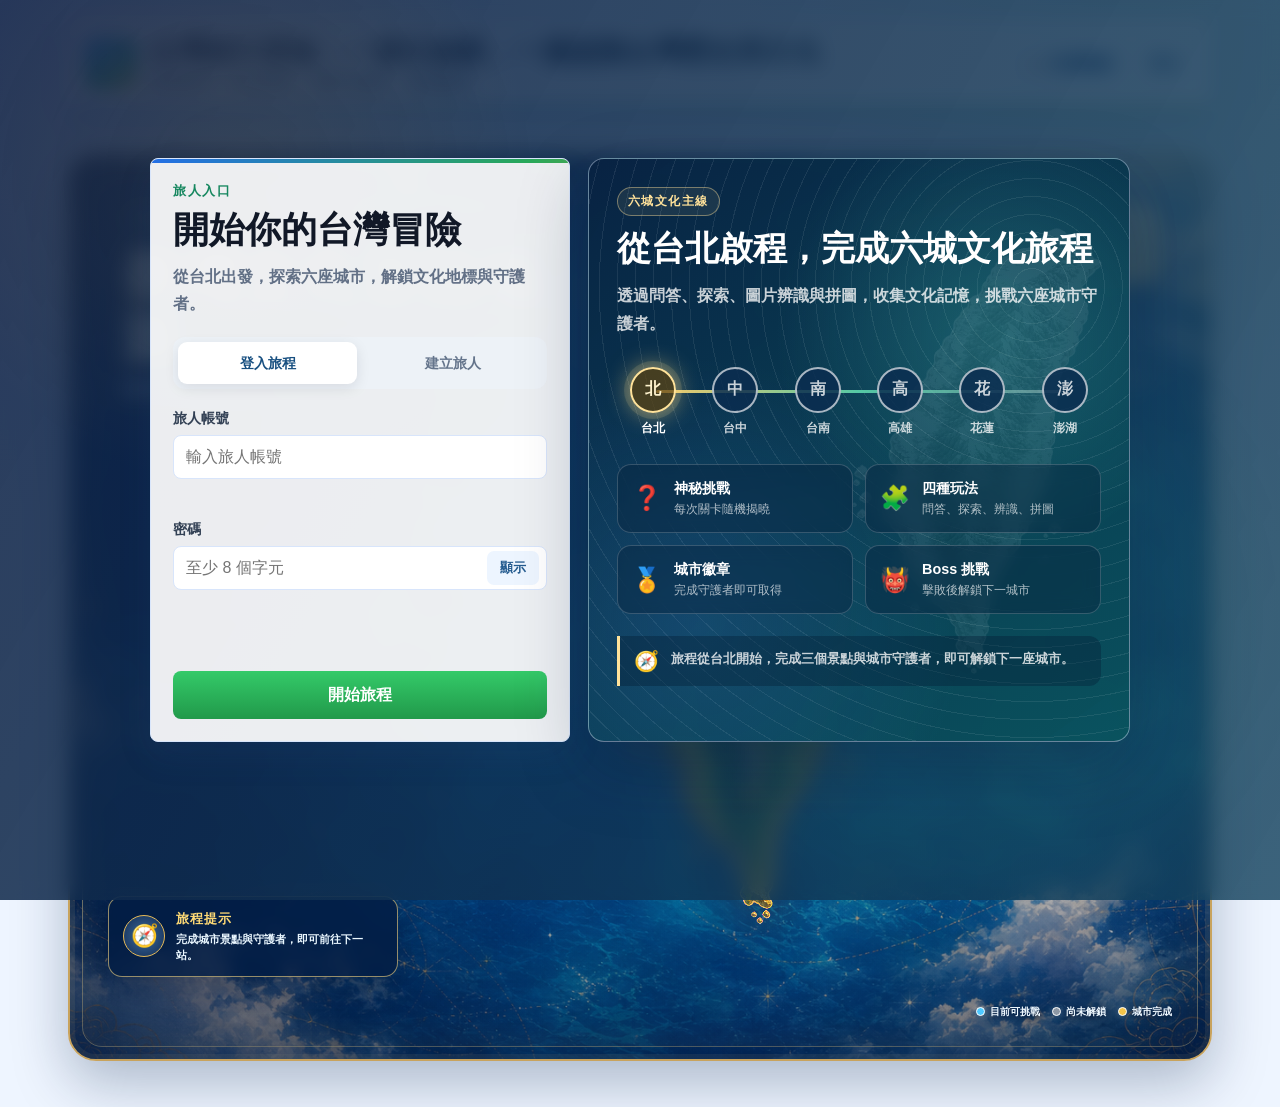
==== commit e4116650: "Update script version numbers in index.html Updated version numbers for state.js and journey.js scri" ====
--- a/docs/index.html
+++ b/docs/index.html
@@ -448,19 +448,19 @@
     </div>
   </main>
 
-  <script defer src="./js/demo-api.js"></script>
-  <script defer src="./js/state.js"></script>
-  <script defer src="./js/api.js"></script>
-  <script defer src="./js/auth.js"></script>
-  <script defer src="./js/exploration.js"></script>
-  <script defer src="./js/image-recognition.js"></script>
-  <script defer src="./js/puzzle.js"></script>
-  <script defer src="./js/journey.js"></script>
-  <script defer src="./js/map.js"></script>
-  <script defer src="./js/quiz.js"></script>
-  <script defer src="./js/boss.js"></script>
-  <script defer src="./js/missions.js"></script>
-  <script defer src="./js/collection.js"></script>
-  <script defer src="./js/app.js"></script>
+  <script defer src="./js/demo-api.js?v=2"></script>
+  <script defer src="./js/state.js?v=4"></script>
+  <script defer src="./js/api.js?v=2"></script>
+  <script defer src="./js/auth.js?v=2"></script>
+  <script defer src="./js/exploration.js?v=2"></script>
+  <script defer src="./js/image-recognition.js?v=2"></script>
+  <script defer src="./js/puzzle.js?v=2"></script>
+  <script defer src="./js/journey.js?v=4"></script>
+  <script defer src="./js/map.js?v=2"></script>
+  <script defer src="./js/quiz.js?v=2"></script>
+  <script defer src="./js/boss.js?v=2"></script>
+  <script defer src="./js/missions.js?v=2"></script>
+  <script defer src="./js/collection.js?v=2"></script>
+  <script defer src="./js/app.js?v=2"></script>
 </body>
 </html>
--- a/docs/css/components.css
+++ b/docs/css/components.css
@@ -263,7 +263,7 @@
       content: "";
       position: absolute;
       inset: 4% -5% 3% 42%;
-      background: url("/images/map/taiwan-island-adventure.png") center / contain no-repeat;
+      background: url("../images/map/taiwan-island-adventure.png") center / contain no-repeat;
       filter: grayscale(1) brightness(1.8);
       opacity: .08;
       pointer-events: none;
@@ -641,7 +641,7 @@
       padding: 18px;
       background:
         linear-gradient(180deg, rgba(8, 22, 55, .82), rgba(8, 22, 55, .72)),
-        url('/images/landmarks/taipei-101.webp') center / cover;
+        url('../images/landmarks/taipei-101.webp') center / cover;
       backdrop-filter: blur(10px);
     }
 
